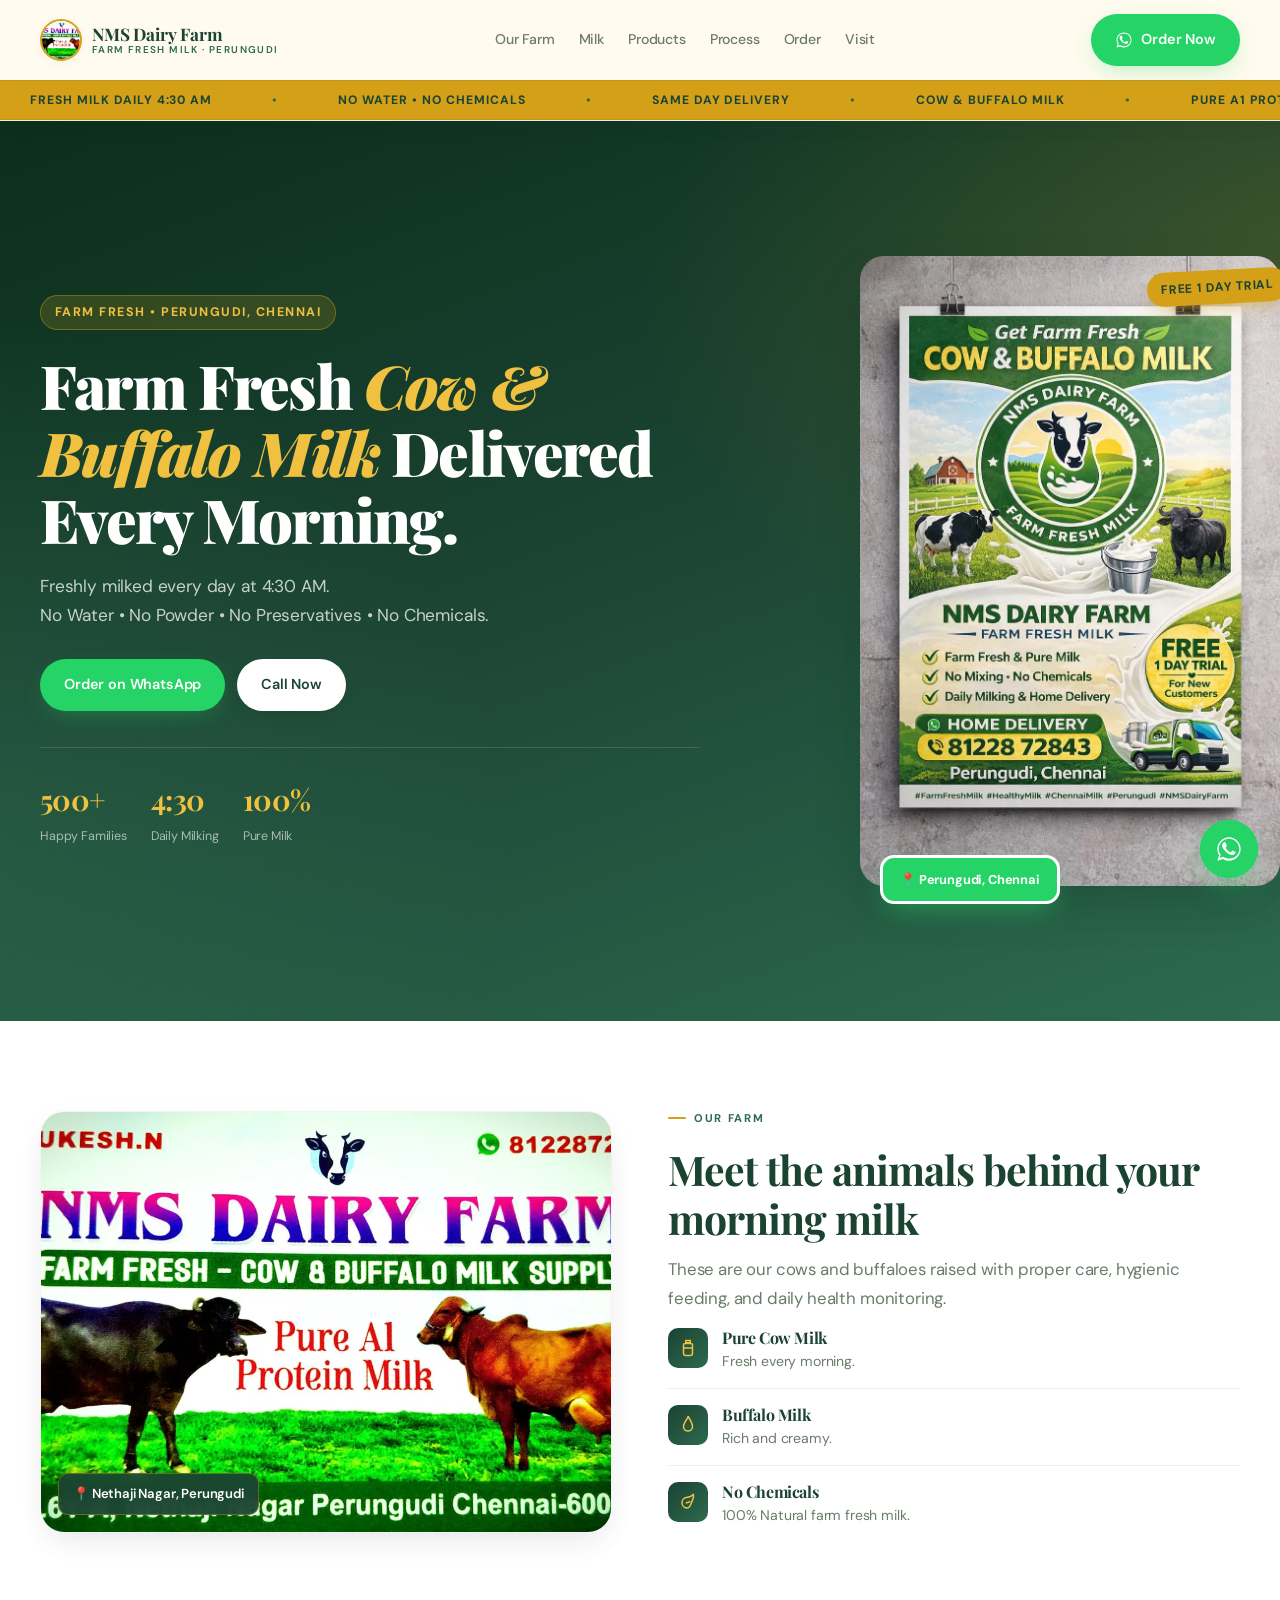
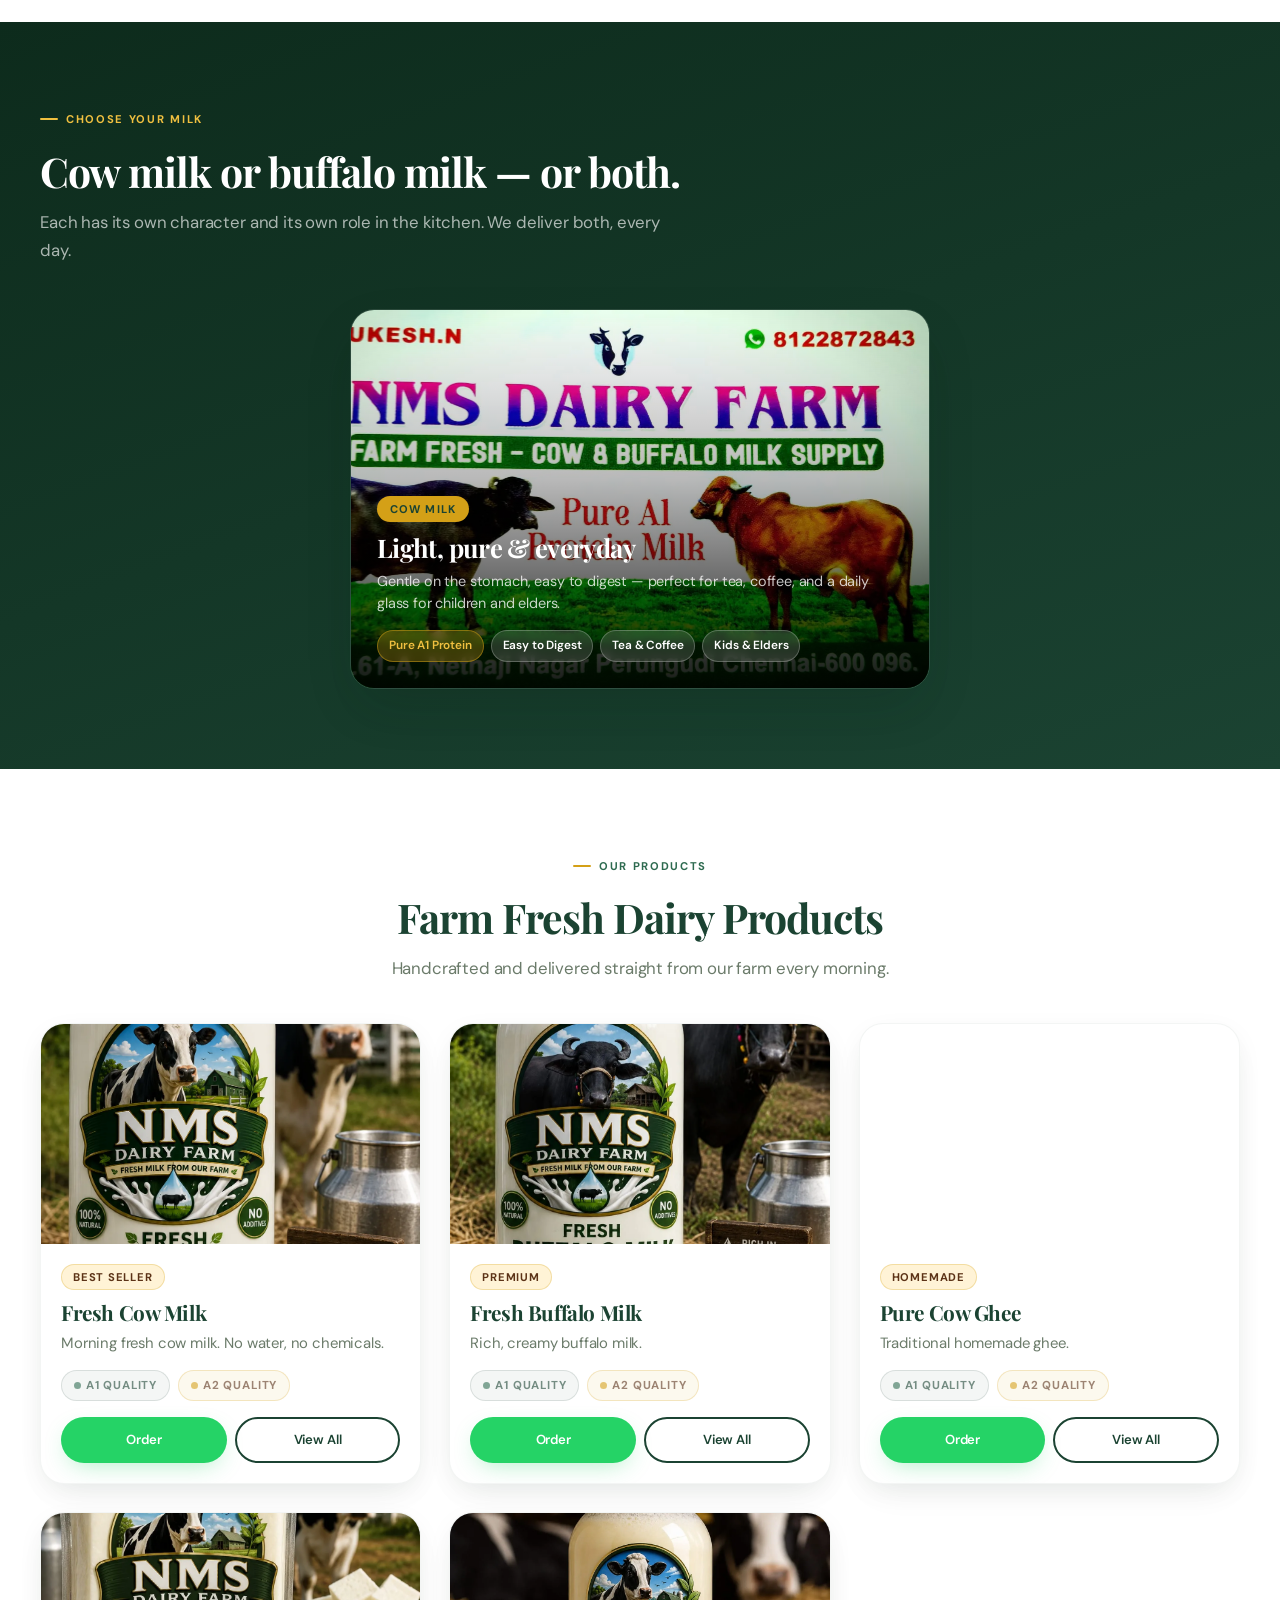
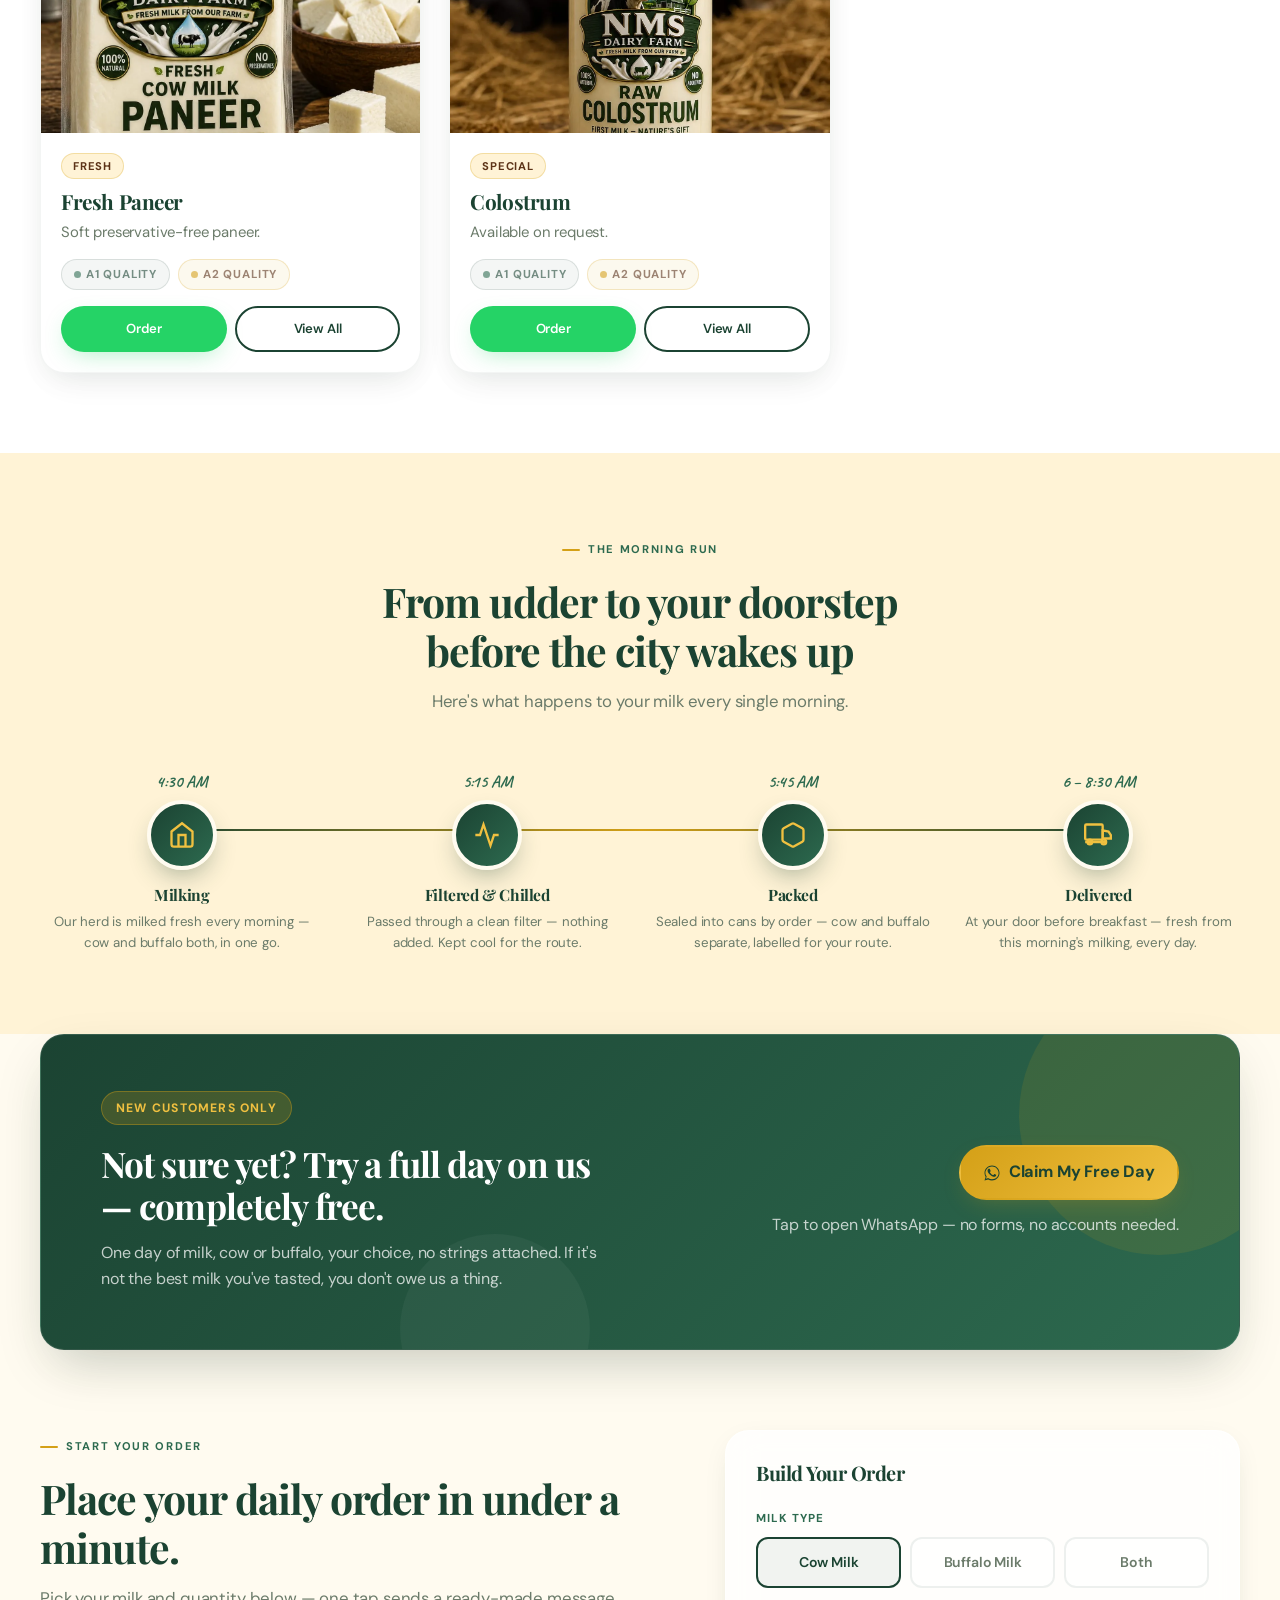
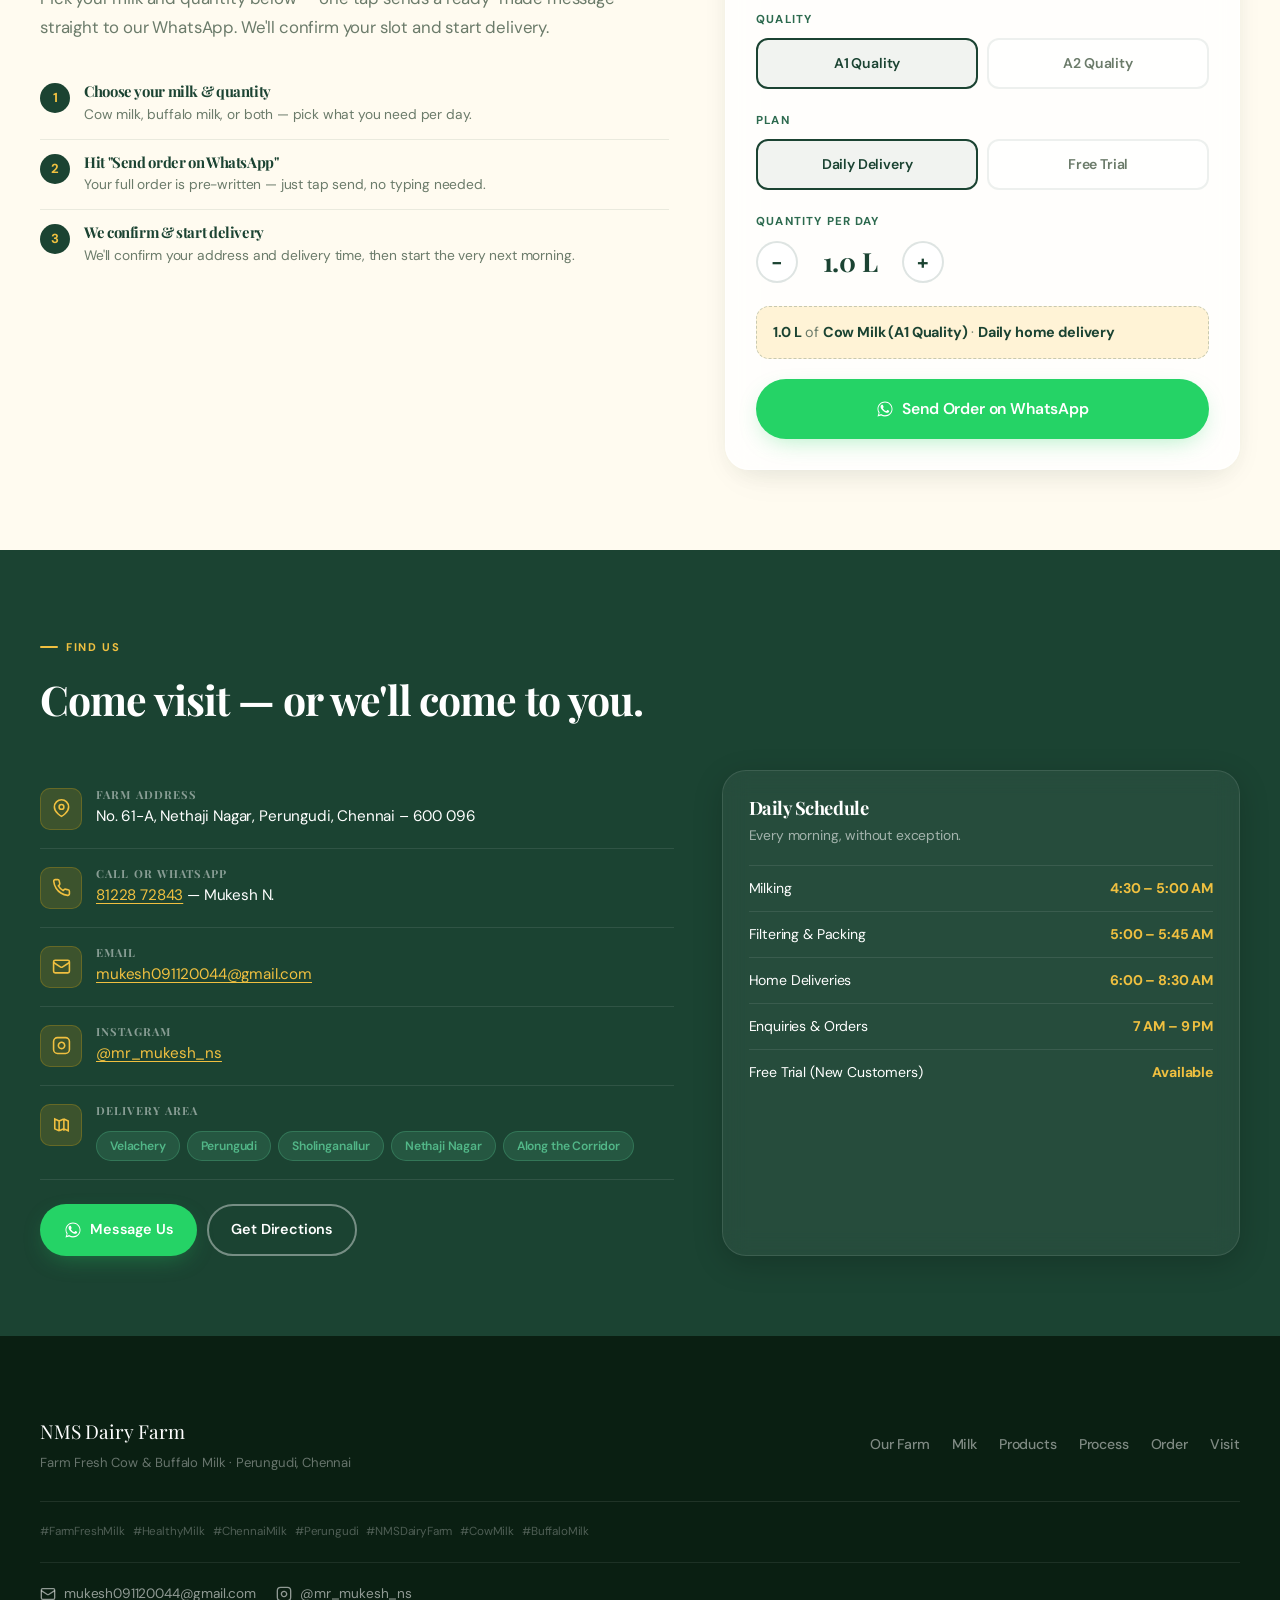
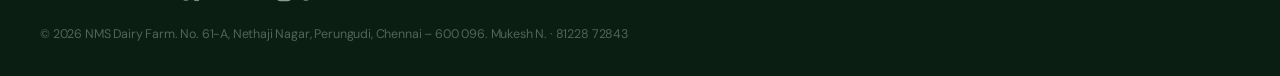
==== index.html @ 4a1b4863 "Initial commit of NMS-Dairy-Farm website" ====
<!DOCTYPE html>
<html lang="en">

<head>
  <meta name="google-site-verification" content="FIwdEo8dIdttKMompDkvit5PTXpS1z3GjPGA3_YH7To" />
  <meta charset="UTF-8">
  <meta name="viewport" content="width=device-width, initial-scale=1.0">
  <title>NMS Dairy Farm | Farm Fresh Cow &amp; Buffalo Milk</title>
  <meta name="description"
    content="Pure cow and buffalo milk, milked at 4:30 AM and delivered to your door in Perungudi, Velachery, Sholinganallur. No mixing, no chemicals.">
  <meta name="keywords"
    content="NMS Dairy Farm, fresh milk Chennai, cow milk Perungudi, buffalo milk Velachery, organic ghee, homemade paneer, daily milk delivery Chennai, A1 milk Chennai, A2 milk Chennai">
  <meta name="robots" content="index, follow">
  <meta name="theme-color" content="#1B4332">
  <link rel="canonical" href="https://nmsdairyfarm.com/">

  <!-- Open Graph / Facebook -->
  <meta property="og:type" content="website">
  <meta property="og:url" content="https://nmsdairyfarm.com/">
  <meta property="og:title" content="NMS Dairy Farm | Farm Fresh Cow &amp; Buffalo Milk">
  <meta property="og:description"
    content="Pure cow and buffalo milk, milked at 4:30 AM and delivered to your door in Perungudi, Velachery, Sholinganallur. No mixing, no chemicals.">
  <meta property="og:image" content="https://nmsdairyfarm.com/img/one.webp">
  <meta property="og:site_name" content="NMS Dairy Farm">

  <!-- Twitter -->
  <meta name="twitter:card" content="summary_large_image">
  <meta name="twitter:url" content="https://nmsdairyfarm.com/">
  <meta name="twitter:title" content="NMS Dairy Farm | Farm Fresh Cow &amp; Buffalo Milk">
  <meta name="twitter:description"
    content="Pure cow and buffalo milk, milked at 4:30 AM and delivered to your door in Perungudi, Velachery, Sholinganallur. No mixing, no chemicals.">
  <meta name="twitter:image" content="https://nmsdairyfarm.com/img/one.webp">

  <!-- Favicon -->
  <link rel="icon" type="image/webp" href="img/logo.webp">
  <link rel="apple-touch-icon" href="img/logo.webp">

  <!-- Preload critical LCP assets -->
  <link rel="preload" as="image" href="img/one.webp" type="image/webp">
  <link rel="preload" as="image" href="img/two.webp" type="image/webp">

  <link rel="preconnect" href="https://fonts.googleapis.com">
  <link rel="preconnect" href="https://fonts.gstatic.com" crossorigin>
  <link
    href="https://fonts.googleapis.com/css2?family=Playfair+Display:ital,wght@0,700;0,900;1,700&family=DM+Sans:wght@400;500;600;700&family=Caveat:wght@700&display=swap"
    rel="stylesheet">
  <link rel="stylesheet" href="style.css">
</head>

<body>

  <!-- ── HEADER ── -->
  <header>
    <div class="nav">
      <a href="#home" class="brand">
        <div class="brand-logo">
          <img src="img/two.webp" alt="NMS Dairy Farm logo" width="42" height="42" decoding="async">
        </div>
        <div class="brand-name">NMS Dairy Farm<span>Farm Fresh Milk · Perungudi</span></div>
      </a>
      <nav class="nav-links" aria-label="Main navigation">
        <a href="#showcase">Our Farm</a>
        <a href="#animals">Milk</a>
        <a href="products.html">Products</a>
        <a href="#process">Process</a>
        <a href="#order">Order</a>
        <a href="#visit">Visit</a>
      </nav>
      <a class="btn btn-wa nav-wa" id="navWa" href="#" target="_blank" rel="noopener" aria-label="Order on WhatsApp">
        <svg viewBox="0 0 24 24" fill="currentColor" aria-hidden="true">
          <path
            d="M17.5 14.4c-.3-.1-1.7-.8-2-1-.3-.1-.5-.1-.7.1-.2.3-.8 1-.9 1.1-.2.2-.3.2-.6.1-.3-.1-1.2-.5-2.4-1.5-.9-.8-1.5-1.8-1.6-2.1-.2-.3 0-.5.1-.6.1-.1.3-.3.4-.5.1-.1.2-.3.3-.4.1-.2 0-.4 0-.5 0-.1-.7-1.7-.9-2.3-.3-.6-.5-.5-.7-.5h-.6c-.2 0-.5.1-.8.4-.3.3-1 1-1 2.4s1 2.8 1.2 3c.1.2 2 3 4.8 4.3.7.3 1.2.5 1.6.6.7.2 1.3.2 1.8.1.5-.1 1.7-.7 1.9-1.4.2-.7.2-1.3.2-1.4-.1-.2-.3-.2-.6-.4Z" />
          <path
            d="M12 2C6.5 2 2 6.5 2 12c0 1.9.5 3.7 1.5 5.3L2 22l4.8-1.5C8.3 21.5 10.1 22 12 22c5.5 0 10-4.5 10-10S17.5 2 12 2Zm0 18.2c-1.7 0-3.3-.5-4.7-1.3l-.3-.2-3.1 1 1-3-.2-.3C3.7 15 3.2 13.5 3.2 12 3.2 7.1 7.1 3.2 12 3.2S20.8 7.1 20.8 12 16.9 20.2 12 20.2Z" />
        </svg>
        Order Now
      </a>
      <button class="hamburger" id="menuOpen" aria-label="Open menu" aria-expanded="false" aria-controls="mobileNav">
        <svg viewBox="0 0 24 24" fill="none" stroke="currentColor" stroke-width="2" aria-hidden="true">
          <path d="M3 6h18M3 12h18M3 18h18" stroke-linecap="round" />
        </svg>
      </button>
    </div>
    <!-- ticker -->
    <div class="ticker-wrap" aria-hidden="true">
      <div class="ticker-track">
        <div class="ticker-item">Fresh Milk Daily 4:30 AM</div>
        <div class="ticker-item">No Water • No Chemicals</div>
        <div class="ticker-item">Same Day Delivery</div>
        <div class="ticker-item">Cow &amp; Buffalo Milk</div>
        <div class="ticker-item">Pure A1 Protein Milk</div>
        <div class="ticker-item">Serving Perungudi, Velachery, Thoraipakkam &amp; Sholinganallur</div>
        <!-- duplicate for seamless loop -->
        <div class="ticker-item">Fresh Milk Daily 4:30 AM</div>
        <div class="ticker-item">No Water • No Chemicals</div>
        <div class="ticker-item">Same Day Delivery</div>
        <div class="ticker-item">Cow &amp; Buffalo Milk</div>
        <div class="ticker-item">Pure A1 Protein Milk</div>
        <div class="ticker-item">Serving Perungudi, Velachery, Thoraipakkam &amp; Sholinganallur</div>
      </div>
    </div>
  </header>

  <!-- MOBILE NAV -->
  <div class="mobile-nav" id="mobileNav" role="dialog" aria-modal="true" aria-label="Mobile navigation">
    <button class="close" id="menuClose" aria-label="Close menu">
      <svg viewBox="0 0 24 24" fill="none" stroke="currentColor" stroke-width="2" aria-hidden="true">
        <path d="M6 6l12 12M18 6L6 18" stroke-linecap="round" />
      </svg>
    </button>
    <a href="#showcase">Our Farm</a>
    <a href="#animals">Milk</a>
    <a href="products.html">Products</a>
    <a href="#process">Process</a>
    <a href="#order">Order</a>
    <a href="#visit">Visit</a>
  </div>

  <main>
    <!-- ── HERO ── -->
    <section class="hero" id="home">
      <div class="hero-bg"></div>
      <div class="hero-particles" id="particles" aria-hidden="true"></div>
      <div class="hero-grid">
        <!-- LEFT -->
        <div class="hero-content">
          <div class="hero-eyebrow">Farm Fresh • Perungudi, Chennai</div>
          <h1>Farm Fresh <em>Cow &amp; Buffalo Milk</em> Delivered Every Morning.</h1>
          <p class="hero-sub">Freshly milked every day at 4:30 AM.<br>No Water • No Powder • No Preservatives • No
            Chemicals.</p>
          <div class="hero-cta">
            <a class="btn btn-wa" id="heroWa" href="#" target="_blank" rel="noopener">Order on WhatsApp</a>
            <a class="btn btn-white" href="tel:+918122872843">Call Now</a>
          </div>
          <div class="hero-stats">
            <div class="hero-stat">
              <div class="num">500+</div>
              <div class="lbl">Happy Families</div>
            </div>
            <div class="hero-stat">
              <div class="num">4:30</div>
              <div class="lbl">Daily Milking</div>
            </div>
            <div class="hero-stat">
              <div class="num">100%</div>
              <div class="lbl">Pure Milk</div>
            </div>
          </div>
        </div>
        <!-- RIGHT -->
        <div class="poster-wrap">
          <div class="poster-frame">
            <img src="img/one.webp" alt="NMS Dairy Farm fresh milk" width="420" height="560" fetchpriority="high">
            <div class="poster-tag">FREE 1 DAY TRIAL</div>
            <div class="poster-badge">📍 Perungudi, Chennai</div>
          </div>
        </div>
      </div>
    </section>

    <!-- ── SHOWCASE ── -->
    <section class="showcase section" id="showcase">
      <div class="section-inner">
        <div class="showcase-grid">
          <div class="showcase-img-wrap reveal">
            <div class="showcase-img">
              <img src="img/two.webp" alt="NMS Dairy Farm cows at Perungudi" loading="lazy" width="600" height="420"
                decoding="async">
              <div class="img-label">📍 Nethaji Nagar, Perungudi</div>
            </div>
          </div>
          <div class="reveal">
            <span class="label">Our Farm</span>
            <div class="section-head">
              <h2>Meet the animals behind your morning milk</h2>
              <p>These are our cows and buffaloes raised with proper care, hygienic feeding, and daily health
                monitoring.
              </p>
            </div>
            <div>
              <div class="showcase-point">
                <div class="point-icon">
                  <svg viewBox="0 0 24 24" fill="none" stroke="currentColor" stroke-width="2" width="20" height="20"
                    aria-hidden="true">
                    <path d="M9 2h6v3H9zM6 8a2 2 0 0 1 2-2h8a2 2 0 0 1 2 2v11a3 3 0 0 1-3 3H9a3 3 0 0 1-3-3V8z" />
                    <path d="M6 12h12" />
                  </svg>
                </div>
                <div class="point-text">
                  <h3>Pure Cow Milk</h3>
                  <p>Fresh every morning.</p>
                </div>
              </div>
              <div class="showcase-point">
                <div class="point-icon">
                  <svg viewBox="0 0 24 24" fill="none" stroke="currentColor" stroke-width="2" width="20" height="20"
                    aria-hidden="true">
                    <path d="M12 2C12 2 6 10 6 14a6 6 0 0 0 12 0c0-4-6-14-6-14z" />
                  </svg>
                </div>
                <div class="point-text">
                  <h3>Buffalo Milk</h3>
                  <p>Rich and creamy.</p>
                </div>
              </div>
              <div class="showcase-point">
                <div class="point-icon">
                  <svg viewBox="0 0 24 24" fill="none" stroke="currentColor" stroke-width="2" width="20" height="20"
                    aria-hidden="true">
                    <path d="M11 20A7 7 0 0 1 9.8 6.1C15.5 5 17 4.48 19 2c1 2 0.2 5-1.5 8.5C16 13.9 14.9 20 11 20z" />
                    <path d="M9 13.5c2-1 4.5-1 6-2.5" />
                  </svg>
                </div>
                <div class="point-text">
                  <h3>No Chemicals</h3>
                  <p>100% Natural farm fresh milk.</p>
                </div>
              </div>
            </div>
          </div>
        </div>
      </div>
    </section>

    <!-- ── ANIMALS ── -->
    <section class="animals" id="animals">
      <div class="animals-inner">
        <div class="section-head reveal">
          <span class="label">Choose Your Milk</span>
          <h2>Cow milk or buffalo milk — or both.</h2>
          <p>Each has its own character and its own role in the kitchen. We deliver both, every day.</p>
        </div>
        <div class="animal-cards">
          <div class="animal-card reveal">
            <img src="img/two.webp" alt="Cow at NMS Dairy Farm Perungudi" loading="lazy" width="580" height="380"
              style="object-position:right center;" decoding="async">
            <div class="animal-card-overlay"></div>
            <div class="animal-card-content">
              <span class="animal-card-tag">Cow Milk</span>
              <h3>Light, pure &amp; everyday</h3>
              <p>Gentle on the stomach, easy to digest — perfect for tea, coffee, and a daily glass for children and
                elders.</p>
              <div class="benefits">
                <span class="benefit gold">Pure A1 Protein</span>
                <span class="benefit">Easy to Digest</span>
                <span class="benefit">Tea &amp; Coffee</span>
                <span class="benefit">Kids &amp; Elders</span>
              </div>
            </div>
          </div>
        </div>
      </div>
    </section>

    <!-- ── PRODUCTS SECTION ── -->
    <section class="section" id="products-homepage" style="background:#fff;">
      <div class="section-inner">
        <div class="section-head reveal text-center" style="max-width:580px;margin:0 auto 40px;">
          <span class="label" style="justify-content:center;">Our Products</span>
          <h2>Farm Fresh Dairy Products</h2>
          <p style="margin:12px auto 0;">Handcrafted and delivered straight from our farm every morning.</p>
        </div>
        <div class="grid">
          <!-- Cow Milk -->
          <div class="card reveal">
            <img src="img/cow milk.webp" alt="Fresh Cow Milk" loading="lazy" width="400" height="220" decoding="async">
            <div class="content">
              <span class="tag">Best Seller</span>
              <h3>Fresh Cow Milk</h3>
              <p>Morning fresh cow milk. No water, no chemicals.</p>
              <div class="quality-badges">
                <span class="quality-badge a1">A1 Quality</span>
                <span class="quality-badge a2">A2 Quality</span>
              </div>
              <div class="card-actions">
                <a class="btn btn-wa"
                  href="https://wa.me/918122872843?text=Hi%20NMS%20Dairy%20Farm!%20I'd%20like%20to%20order%20Fresh%20Cow%20Milk%20%5BPlease%20specify%20A1%20or%20A2%20Quality%5D."
                  target="_blank" rel="noopener">Order</a>
                <a class="btn btn-outline" href="products.html">View All</a>
              </div>
            </div>
          </div>
          <!-- Buffalo Milk -->
          <div class="card reveal">
            <img src="img/bmilk.webp" alt="Fresh Buffalo Milk" loading="lazy" width="400" height="220" decoding="async">
            <div class="content">
              <span class="tag">Premium</span>
              <h3>Fresh Buffalo Milk</h3>
              <p>Rich, creamy buffalo milk.</p>
              <div class="quality-badges">
                <span class="quality-badge a1">A1 Quality</span>
                <span class="quality-badge a2">A2 Quality</span>
              </div>
              <div class="card-actions">
                <a class="btn btn-wa"
                  href="https://wa.me/918122872843?text=Hi%20NMS%20Dairy%20Farm!%20I'd%20like%20to%20order%20Fresh%20Buffalo%20Milk%20%5BPlease%20specify%20A1%20or%20A2%20Quality%5D."
                  target="_blank" rel="noopener">Order</a>
                <a class="btn btn-outline" href="products.html">View All</a>
              </div>
            </div>
          </div>
          <!-- Ghee -->
          <div class="card reveal">
            <img src="img/ghee.webp" alt="Pure Cow Ghee" loading="lazy" width="400" height="220" decoding="async">
            <div class="content">
              <span class="tag">Homemade</span>
              <h3>Pure Cow Ghee</h3>
              <p>Traditional homemade ghee.</p>
              <div class="quality-badges">
                <span class="quality-badge a1">A1 Quality</span>
                <span class="quality-badge a2">A2 Quality</span>
              </div>
              <div class="card-actions">
                <a class="btn btn-wa"
                  href="https://wa.me/918122872843?text=Hi%20NMS%20Dairy%20Farm!%20I'd%20like%20to%20order%20Pure%20Cow%20Ghee."
                  target="_blank" rel="noopener">Order</a>
                <a class="btn btn-outline" href="products.html">View All</a>
              </div>
            </div>
          </div>
          <!-- Paneer -->
          <div class="card reveal">
            <img src="img/panneer.webp" alt="Fresh Paneer" loading="lazy" width="400" height="220" decoding="async">
            <div class="content">
              <span class="tag">Fresh</span>
              <h3>Fresh Paneer</h3>
              <p>Soft preservative-free paneer.</p>
              <div class="quality-badges">
                <span class="quality-badge a1">A1 Quality</span>
                <span class="quality-badge a2">A2 Quality</span>
              </div>
              <div class="card-actions">
                <a class="btn btn-wa"
                  href="https://wa.me/918122872843?text=Hi%20NMS%20Dairy%20Farm!%20I'd%20like%20to%20order%20Fresh%20Paneer."
                  target="_blank" rel="noopener">Order</a>
                <a class="btn btn-outline" href="products.html">View All</a>
              </div>
            </div>
          </div>
          <!-- Colostrum -->
          <div class="card reveal">
            <img src="img/colostrum.webp" alt="Colostrum" loading="lazy" width="400" height="220" decoding="async">
            <div class="content">
              <span class="tag">Special</span>
              <h3>Colostrum</h3>
              <p>Available on request.</p>
              <div class="quality-badges">
                <span class="quality-badge a1">A1 Quality</span>
                <span class="quality-badge a2">A2 Quality</span>
              </div>
              <div class="card-actions">
                <a class="btn btn-wa"
                  href="https://wa.me/918122872843?text=Hi%20NMS%20Dairy%20Farm!%20I'd%20like%20to%20order%20Colostrum."
                  target="_blank" rel="noopener">Order</a>
                <a class="btn btn-outline" href="products.html">View All</a>
              </div>
            </div>
          </div>
        </div>
      </div>
    </section>

    <!-- ── PROCESS ── -->
    <section class="section process" id="process">
      <div class="section-inner">
        <div class="section-head reveal text-center" style="max-width:580px;margin:0 auto;">
          <span class="label" style="justify-content:center;">The Morning Run</span>
          <h2 style="text-align:center;">From udder to your doorstep before the city wakes up</h2>
          <p style="text-align:center;margin:12px auto 0;">Here's what happens to your milk every single morning.</p>
        </div>
        <div class="process-steps">
          <div class="process-step reveal">
            <div class="step-time">4:30 AM</div>
            <div class="step-circle"><svg viewBox="0 0 24 24" fill="none" stroke="currentColor" stroke-width="2"
                aria-hidden="true">
                <path d="M3 9l9-7 9 7v11a2 2 0 0 1-2 2H5a2 2 0 0 1-2-2z" />
                <polyline points="9 22 9 12 15 12 15 22" />
              </svg></div>
            <h3>Milking</h3>
            <p>Our herd is milked fresh every morning — cow and buffalo both, in one go.</p>
          </div>
          <div class="process-step reveal">
            <div class="step-time">5:15 AM</div>
            <div class="step-circle"><svg viewBox="0 0 24 24" fill="none" stroke="currentColor" stroke-width="2"
                aria-hidden="true">
                <path d="M22 12h-4l-3 9L9 3l-3 9H2" />
              </svg></div>
            <h3>Filtered &amp; Chilled</h3>
            <p>Passed through a clean filter — nothing added. Kept cool for the route.</p>
          </div>
          <div class="process-step reveal">
            <div class="step-time">5:45 AM</div>
            <div class="step-circle"><svg viewBox="0 0 24 24" fill="none" stroke="currentColor" stroke-width="2"
                aria-hidden="true">
                <path
                  d="M21 16V8a2 2 0 0 0-1-1.73l-7-4a2 2 0 0 0-2 0l-7 4A2 2 0 0 0 3 8v8a2 2 0 0 0 1 1.73l7 4a2 2 0 0 0 2 0l7-4A2 2 0 0 0 21 16z" />
              </svg></div>
            <h3>Packed</h3>
            <p>Sealed into cans by order — cow and buffalo separate, labelled for your route.</p>
          </div>
          <div class="process-step reveal">
            <div class="step-time">6 – 8:30 AM</div>
            <div class="step-circle"><svg viewBox="0 0 24 24" fill="none" stroke="currentColor" stroke-width="2"
                aria-hidden="true">
                <rect x="1" y="3" width="15" height="13" rx="1" />
                <path d="m16 8 5 1 2 3v3h-7V8ZM1 18h18" />
                <circle cx="5" cy="18" r="2" />
                <circle cx="17" cy="18" r="2" />
              </svg></div>
            <h3>Delivered</h3>
            <p>At your door before breakfast — fresh from this morning's milking, every day.</p>
          </div>
        </div>
      </div>
    </section>

    <!-- ── TRIAL BANNER ── -->
    <div class="trial-wrap">
      <div class="trial reveal">
        <div>
          <div class="trial-badge">New Customers Only</div>
          <h2>Not sure yet? Try a full day on us — completely free.</h2>
          <p>One day of milk, cow or buffalo, your choice, no strings attached. If it's not the best milk you've tasted,
            you don't owe us a thing.</p>
        </div>
        <div class="trial-cta">
          <a class="btn btn-gold" id="trialWa" href="#" target="_blank" rel="noopener" style="font-size:1.02rem;">
            <svg viewBox="0 0 24 24" fill="currentColor" aria-hidden="true">
              <path
                d="M17.5 14.4c-.3-.1-1.7-.8-2-1-.3-.1-.5-.1-.7.1-.2.3-.8 1-.9 1.1-.2.2-.3.2-.6.1-.3-.1-1.2-.5-2.4-1.5-.9-.8-1.5-1.8-1.6-2.1-.2-.3 0-.5.1-.6.1-.1.3-.3.4-.5.1-.1.2-.3.3-.4.1-.2 0-.4 0-.5 0-.1-.7-1.7-.9-2.3-.3-.6-.5-.5-.7-.5h-.6c-.2 0-.5.1-.8.4-.3.3-1 1-1 2.4s1 2.8 1.2 3c.1.2 2 3 4.8 4.3.7.3 1.2.5 1.6.6.7.2 1.3.2 1.8.1.5-.1 1.7-.7 1.9-1.4.2-.7.2-1.3.2-1.4-.1-.2-.3-.2-.6-.4Z" />
              <path
                d="M12 2C6.5 2 2 6.5 2 12c0 1.9.5 3.7 1.5 5.3L2 22l4.8-1.5C8.3 21.5 10.1 22 12 22c5.5 0 10-4.5 10-10S17.5 2 12 2Zm0 18.2c-1.7 0-3.3-.5-4.7-1.3l-.3-.2-3.1 1 1-3-.2-.3C3.7 15 3.2 13.5 3.2 12 3.2 7.1 7.1 3.2 12 3.2S20.8 7.1 20.8 12 16.9 20.2 12 20.2Z" />
            </svg>
            Claim My Free Day
          </a>
          <p class="trial-note">Tap to open WhatsApp — no forms, no accounts needed.</p>
        </div>
      </div>
    </div>

    <!-- ── ORDER ── -->
    <section class="section order" id="order" style="padding-top:0;">
      <div class="section-inner">
        <div class="order-grid">
          <div class="reveal">
            <span class="label">Start Your Order</span>
            <div class="section-head">
              <h2>Place your daily order in under a minute.</h2>
              <p>Pick your milk and quantity below — one tap sends a ready-made message straight to our WhatsApp. We'll
                confirm your slot and start delivery.</p>
            </div>
            <div class="order-steps-list">
              <div class="order-step-item">
                <span class="step-num">1</span>
                <div>
                  <h3>Choose your milk &amp; quantity</h3>
                  <p>Cow milk, buffalo milk, or both — pick what you need per day.</p>
                </div>
              </div>
              <div class="order-step-item">
                <span class="step-num">2</span>
                <div>
                  <h3>Hit "Send order on WhatsApp"</h3>
                  <p>Your full order is pre-written — just tap send, no typing needed.</p>
                </div>
              </div>
              <div class="order-step-item">
                <span class="step-num">3</span>
                <div>
                  <h3>We confirm &amp; start delivery</h3>
                  <p>We'll confirm your address and delivery time, then start the very next morning.</p>
                </div>
              </div>
            </div>
          </div>
          <div class="order-builder reveal">
            <h3 class="builder-title">Build Your Order</h3>
            <span class="field-label">Milk type</span>
            <div class="choice-wrap" id="milkChoice">
              <label class="choice active"><input type="radio" name="mt" value="Cow Milk" checked class="sr-only"> Cow
                Milk</label>
              <label class="choice"><input type="radio" name="mt" value="Buffalo Milk" class="sr-only"> Buffalo
                Milk</label>
              <label class="choice"><input type="radio" name="mt" value="Both Cow &amp; Buffalo Milk" class="sr-only">
                Both</label>
            </div>
            <span class="field-label">Quality</span>
            <div class="choice-wrap" id="qualityChoice">
              <label class="choice active"><input type="radio" name="quality" value="A1 Quality" checked
                  class="sr-only"> A1 Quality</label>
              <label class="choice"><input type="radio" name="quality" value="A2 Quality" class="sr-only"> A2
                Quality</label>
            </div>
            <span class="field-label">Plan</span>
            <div class="choice-wrap" id="planChoice">
              <label class="choice active"><input type="radio" name="plan" value="Daily home delivery" checked
                  class="sr-only">
                Daily Delivery</label>
              <label class="choice"><input type="radio" name="plan" value="Free 1-day trial" class="sr-only"> Free
                Trial</label>
            </div>
            <span class="field-label">Quantity per day</span>
            <div class="qty-wrap">
              <button class="qty-btn" id="qtyMinus" aria-label="Decrease quantity">−</button>
              <span class="qty-display" id="qtyVal">1.0 L</span>
              <button class="qty-btn" id="qtyPlus" aria-label="Increase quantity">+</button>
            </div>
            <div class="order-preview" id="orderPreview">
              <strong>1.0 L</strong> of <strong>Cow Milk</strong> · <strong>Daily home delivery</strong>
            </div>
            <a class="btn btn-wa" id="orderWa" href="#" target="_blank" rel="noopener">
              <svg viewBox="0 0 24 24" fill="currentColor" aria-hidden="true">
                <path
                  d="M17.5 14.4c-.3-.1-1.7-.8-2-1-.3-.1-.5-.1-.7.1-.2.3-.8 1-.9 1.1-.2.2-.3.2-.6.1-.3-.1-1.2-.5-2.4-1.5-.9-.8-1.5-1.8-1.6-2.1-.2-.3 0-.5.1-.6.1-.1.3-.3.4-.5.1-.1.2-.3.3-.4.1-.2 0-.4 0-.5 0-.1-.7-1.7-.9-2.3-.3-.6-.5-.5-.7-.5h-.6c-.2 0-.5.1-.8.4-.3.3-1 1-1 2.4s1 2.8 1.2 3c.1.2 2 3 4.8 4.3.7.3 1.2.5 1.6.6.7.2 1.3.2 1.8.1.5-.1 1.7-.7 1.9-1.4.2-.7.2-1.3.2-1.4-.1-.2-.3-.2-.6-.4Z" />
                <path
                  d="M12 2C6.5 2 2 6.5 2 12c0 1.9.5 3.7 1.5 5.3L2 22l4.8-1.5C8.3 21.5 10.1 22 12 22c5.5 0 10-4.5 10-10S17.5 2 12 2Zm0 18.2c-1.7 0-3.3-.5-4.7-1.3l-.3-.2-3.1 1 1-3-.2-.3C3.7 15 3.2 13.5 3.2 12 3.2 7.1 7.1 3.2 12 3.2S20.8 7.1 20.8 12 16.9 20.2 12 20.2Z" />
              </svg>
              Send Order on WhatsApp
            </a>
          </div>
        </div>
      </div>
    </section>

    <!-- ── VISIT ── -->
    <section class="section visit" id="visit">
      <div class="section-inner">
        <div class="reveal">
          <span class="label">Find Us</span>
          <h2 style="color:#fff;font-size:clamp(1.7rem,3.2vw,2.6rem);margin-top:6px;">Come visit — or we'll come to you.
          </h2>
        </div>
        <div class="visit-grid">
          <div class="reveal">
            <div class="info-item">
              <div class="info-icon"><svg viewBox="0 0 24 24" fill="none" stroke="currentColor" stroke-width="2"
                  aria-hidden="true">
                  <path d="M21 10c0 7-9 12-9 12s-9-5-9-12a9 9 0 0 1 18 0Z" />
                  <circle cx="12" cy="10" r="3" />
                </svg></div>
              <div>
                <h3>Farm Address</h3>
                <p>No. 61-A, Nethaji Nagar, Perungudi, Chennai – 600 096</p>
              </div>
            </div>
            <div class="info-item">
              <div class="info-icon"><svg viewBox="0 0 24 24" fill="none" stroke="currentColor" stroke-width="2"
                  aria-hidden="true">
                  <path
                    d="M22 16.9v3a2 2 0 0 1-2.2 2 19.8 19.8 0 0 1-8.6-3 19.5 19.5 0 0 1-6-6 19.8 19.8 0 0 1-3-8.7A2 2 0 0 1 4.1 2h3a2 2 0 0 1 2 1.7c.1 1 .4 2 .7 2.9a2 2 0 0 1-.5 2.1L8.1 9.9a16 16 0 0 0 6 6l1.2-1.2a2 2 0 0 1 2.1-.5c.9.3 1.9.6 2.9.7a2 2 0 0 1 1.7 2.1Z" />
                </svg></div>
              <div>
                <h3>Call or WhatsApp</h3>
                <p><a href="tel:+918122872843">81228 72843</a> — Mukesh N.</p>
              </div>
            </div>
            <div class="info-item">
              <div class="info-icon"><svg viewBox="0 0 24 24" fill="none" stroke="currentColor" stroke-width="2"
                  aria-hidden="true">
                  <rect width="20" height="16" x="2" y="4" rx="2" />
                  <path d="m22 7-8.97 5.7a1.94 1.94 0 0 1-2.06 0L2 7" />
                </svg></div>
              <div>
                <h3>Email</h3>
                <p><a href="mailto:mukesh091120044@gmail.com">mukesh091120044@gmail.com</a></p>
              </div>
            </div>
            <div class="info-item">
              <div class="info-icon"><svg viewBox="0 0 24 24" fill="none" stroke="currentColor" stroke-width="2"
                  aria-hidden="true">
                  <rect width="20" height="20" x="2" y="2" rx="5" ry="5" />
                  <path d="M16 11.37A4 4 0 1 1 12.63 8 4 4 0 0 1 16 11.37z" />
                  <line x1="17.5" x2="17.51" y1="6.5" y2="6.5" />
                </svg></div>
              <div>
                <h3>Instagram</h3>
                <p><a href="https://instagram.com/mr_mukesh_ns" target="_blank" rel="noopener">@mr_mukesh_ns</a></p>
              </div>
            </div>
            <div class="info-item">
              <div class="info-icon"><svg viewBox="0 0 24 24" fill="none" stroke="currentColor" stroke-width="2"
                  aria-hidden="true">
                  <path d="M9 20l-5.5-2.5V5L9 7.5m0 12.5 6-2.5m-6 2.5V7.5m6 10 5.5 2.5V7.5L15 5m0 15V5m0 0L9 7.5" />
                </svg></div>
              <div>
                <h3>Delivery Area</h3>
                <div class="area-pills">
                  <span class="area-pill">Velachery</span>
                  <span class="area-pill">Perungudi</span>
                  <span class="area-pill">Sholinganallur</span>
                  <span class="area-pill">Nethaji Nagar</span>
                  <span class="area-pill">Along the Corridor</span>
                </div>
              </div>
            </div>
            <div class="visit-actions">
              <a class="btn btn-wa" id="visitWa" href="#" target="_blank" rel="noopener">
                <svg viewBox="0 0 24 24" fill="currentColor" aria-hidden="true">
                  <path
                    d="M17.5 14.4c-.3-.1-1.7-.8-2-1-.3-.1-.5-.1-.7.1-.2.3-.8 1-.9 1.1-.2.2-.3.2-.6.1-.3-.1-1.2-.5-2.4-1.5-.9-.8-1.5-1.8-1.6-2.1-.2-.3 0-.5.1-.6.1-.1.3-.3.4-.5.1-.1.2-.3.3-.4.1-.2 0-.4 0-.5 0-.1-.7-1.7-.9-2.3-.3-.6-.5-.5-.7-.5h-.6c-.2 0-.5.1-.8.4-.3.3-1 1-1 2.4s1 2.8 1.2 3c.1.2 2 3 4.8 4.3.7.3 1.2.5 1.6.6.7.2 1.3.2 1.8.1.5-.1 1.7-.7 1.9-1.4.2-.7.2-1.3.2-1.4-.1-.2-.3-.2-.6-.4Z" />
                  <path
                    d="M12 2C6.5 2 2 6.5 2 12c0 1.9.5 3.7 1.5 5.3L2 22l4.8-1.5C8.3 21.5 10.1 22 12 22c5.5 0 10-4.5 10-10S17.5 2 12 2Zm0 18.2c-1.7 0-3.3-.5-4.7-1.3l-.3-.2-3.1 1 1-3-.2-.3C3.7 15 3.2 13.5 3.2 12 3.2 7.1 7.1 3.2 12 3.2S20.8 7.1 20.8 12 16.9 20.2 12 20.2Z" />
                </svg>
                Message Us
              </a>
              <a class="btn btn-outline" style="border-color:rgba(255,255,255,0.4);color:#fff;" id="directionsBtn"
                href="#" target="_blank" rel="noopener">Get Directions</a>
            </div>
          </div>
          <div class="hours-card reveal">
            <h3>Daily Schedule</h3>
            <p>Every morning, without exception.</p>
            <div class="hour-row"><span>Milking</span><span class="time">4:30 – 5:00 AM</span></div>
            <div class="hour-row"><span>Filtering &amp; Packing</span><span class="time">5:00 – 5:45 AM</span></div>
            <div class="hour-row"><span>Home Deliveries</span><span class="time">6:00 – 8:30 AM</span></div>
            <div class="hour-row"><span>Enquiries &amp; Orders</span><span class="time">7 AM – 9 PM</span></div>
            <div class="hour-row"><span>Free Trial (New Customers)</span><span class="time"
                style="color:var(--gold2);">Available</span></div>
          </div>
        </div>
      </div>
    </section>
  </main>

  <!-- ── FOOTER ── -->
  <footer>
    <div class="footer-inner">
      <div class="footer-top">
        <div>
          <div class="footer-brand-name">NMS Dairy Farm</div>
          <p style="color:rgba(255,255,255,0.38);font-size:.82rem;margin-top:4px;">Farm Fresh Cow &amp; Buffalo Milk ·
            Perungudi, Chennai</p>
        </div>
        <nav class="footer-links" aria-label="Footer navigation">
          <a href="#showcase">Our Farm</a>
          <a href="#animals">Milk</a>
          <a href="products.html">Products</a>
          <a href="#process">Process</a>
          <a href="#order">Order</a>
          <a href="#visit">Visit</a>
        </nav>
      </div>
      <div class="footer-tags" style="margin-top:20px;">
        <span>#FarmFreshMilk</span><span>#HealthyMilk</span><span>#ChennaiMilk</span><span>#Perungudi</span><span>#NMSDairyFarm</span><span>#CowMilk</span><span>#BuffaloMilk</span>
      </div>
      <div class="footer-social"
        style="display:flex;gap:20px;align-items:center;margin-top:20px;padding-top:20px;border-top:1px solid rgba(255,255,255,.08);">
        <a href="mailto:mukesh091120044@gmail.com"
          style="display:inline-flex;align-items:center;gap:8px;color:rgba(255,255,255,.55);font-size:.85rem;transition:color .25s;"
          onmouseover="this.style.color='var(--gold2)'" onmouseout="this.style.color='rgba(255,255,255,.55)'">
          <svg width="16" height="16" viewBox="0 0 24 24" fill="none" stroke="currentColor" stroke-width="2"
            aria-hidden="true">
            <rect width="20" height="16" x="2" y="4" rx="2" />
            <path d="m22 7-8.97 5.7a1.94 1.94 0 0 1-2.06 0L2 7" />
          </svg>
          mukesh091120044@gmail.com
        </a>
        <a href="https://instagram.com/mr_mukesh_ns" target="_blank" rel="noopener"
          style="display:inline-flex;align-items:center;gap:8px;color:rgba(255,255,255,.55);font-size:.85rem;transition:color .25s;"
          onmouseover="this.style.color='var(--gold2)'" onmouseout="this.style.color='rgba(255,255,255,.55)'">
          <svg width="16" height="16" viewBox="0 0 24 24" fill="none" stroke="currentColor" stroke-width="2"
            aria-hidden="true">
            <rect width="20" height="20" x="2" y="2" rx="5" ry="5" />
            <path d="M16 11.37A4 4 0 1 1 12.63 8 4 4 0 0 1 16 11.37z" />
            <line x1="17.5" x2="17.51" y1="6.5" y2="6.5" />
          </svg>
          @mr_mukesh_ns
        </a>
      </div>
      <div class="footer-bottom">
        <p>© <span id="yr"></span> NMS Dairy Farm. No. 61-A, Nethaji Nagar, Perungudi, Chennai – 600 096. Mukesh N. ·
          81228 72843</p>
      </div>
    </div>
  </footer>

  <!-- ── FAB ── -->
  <a class="fab" id="fabWa" href="#" target="_blank" rel="noopener" aria-label="Chat on WhatsApp">
    <span class="fab-pulse" aria-hidden="true"></span>
    <svg viewBox="0 0 24 24" fill="currentColor" aria-hidden="true">
      <path
        d="M17.5 14.4c-.3-.1-1.7-.8-2-1-.3-.1-.5-.1-.7.1-.2.3-.8 1-.9 1.1-.2.2-.3.2-.6.1-.3-.1-1.2-.5-2.4-1.5-.9-.8-1.5-1.8-1.6-2.1-.2-.3 0-.5.1-.6.1-.1.3-.3.4-.5.1-.1.2-.3.3-.4.1-.2 0-.4 0-.5 0-.1-.7-1.7-.9-2.3-.3-.6-.5-.5-.7-.5h-.6c-.2 0-.5.1-.8.4-.3.3-1 1-1 2.4s1 2.8 1.2 3c.1.2 2 3 4.8 4.3.7.3 1.2.5 1.6.6.7.2 1.3.2 1.8.1.5-.1 1.7-.7 1.9-1.4.2-.7.2-1.3.2-1.4-.1-.2-.3-.2-.6-.4Z" />
      <path
        d="M12 2C6.5 2 2 6.5 2 12c0 1.9.5 3.7 1.5 5.3L2 22l4.8-1.5C8.3 21.5 10.1 22 12 22c5.5 0 10-4.5 10-10S17.5 2 12 2Zm0 18.2c-1.7 0-3.3-.5-4.7-1.3l-.3-.2-3.1 1 1-3-.2-.3C3.7 15 3.2 13.5 3.2 12 3.2 7.1 7.1 3.2 12 3.2S20.8 7.1 20.8 12 16.9 20.2 12 20.2Z" />
    </svg>
  </a>

  <script>
    (function () {
      'use strict';
      var PHONE = '918122872843';
      function wa(msg) { return 'https://wa.me/' + PHONE + '?text=' + encodeURIComponent(msg); }

      /* Year */
      document.getElementById('yr').textContent = new Date().getFullYear();

      /* WA links */
      document.getElementById('navWa').href = wa("Hi NMS Dairy Farm! I'd like to order farm fresh milk.");
      document.getElementById('heroWa').href = wa("Hi NMS Dairy Farm! I'd like to start ordering farm fresh milk for daily delivery.");
      document.getElementById('trialWa').href = wa("Hi! I'm a new customer and I'd like to claim my FREE 1-day trial of farm fresh milk from NMS Dairy Farm.");
      document.getElementById('visitWa').href = wa("Hi NMS Dairy Farm! I have a question about your milk delivery.");
      document.getElementById('fabWa').href = wa("Hi NMS Dairy Farm! I'd like to know more about your farm fresh milk.");
      document.getElementById('directionsBtn').href = 'https://www.google.com/maps/search/?api=1&query=' + encodeURIComponent('No.61-A Nethaji Nagar Perungudi Chennai 600096');

      /* Particles */
      var pw = document.getElementById('particles');
      for (var i = 0; i < 14; i++) {
        var s = document.createElement('span');
        var sz = Math.random() * 70 + 20;
        s.style.cssText = 'width:' + sz + 'px;height:' + sz + 'px;left:' + (Math.random() * 100) + '%;bottom:-' + sz + 'px;animation-duration:' + (Math.random() * 18 + 10) + 's;animation-delay:' + (Math.random() * 14) + 's;';
        pw.appendChild(s);
      }

      /* Order builder */
      var milkType = 'Cow Milk', plan = 'Daily home delivery', qty = 1.0, quality = 'A1 Quality';
      function setActive(groupId, clicked) {
        document.querySelectorAll('#' + groupId + ' .choice').forEach(function (el) { el.classList.remove('active'); });
        clicked.classList.add('active');
      }
      document.querySelectorAll('#milkChoice .choice').forEach(function (lbl) {
        lbl.addEventListener('click', function () { milkType = lbl.querySelector('input').value; setActive('milkChoice', lbl); update(); });
      });
      document.querySelectorAll('#qualityChoice .choice').forEach(function (lbl) {
        lbl.addEventListener('click', function () { quality = lbl.querySelector('input').value; setActive('qualityChoice', lbl); update(); });
      });
      document.querySelectorAll('#planChoice .choice').forEach(function (lbl) {
        lbl.addEventListener('click', function () { plan = lbl.querySelector('input').value; setActive('planChoice', lbl); update(); });
      });
      document.getElementById('qtyMinus').onclick = function () { qty = Math.max(0.5, +(qty - 0.5).toFixed(1)); update(); };
      document.getElementById('qtyPlus').onclick = function () { qty = Math.min(10, +(qty + 0.5).toFixed(1)); update(); };
      function update() {
        document.getElementById('qtyVal').textContent = qty.toFixed(1) + ' L';
        document.getElementById('orderPreview').innerHTML = '<strong>' + qty.toFixed(1) + ' L</strong> of <strong>' + milkType + ' (' + quality + ')</strong> · <strong>' + plan + '</strong>';
        var msg = "Hi NMS Dairy Farm!\n\nI'd like to place an order:\n• Milk: " + milkType + " (" + quality + ")\n• Quantity: " + qty.toFixed(1) + " litre(s) per day\n• Plan: " + plan + "\n\nPlease confirm delivery to my address.";
        document.getElementById('orderWa').href = wa(msg);
      }
      update();

      /* Mobile nav */
      var mNav = document.getElementById('mobileNav');
      var menuOpen = document.getElementById('menuOpen');
      var menuClose = document.getElementById('menuClose');
      function openMenu() { mNav.classList.add('open'); menuOpen.setAttribute('aria-expanded', 'true'); document.body.style.overflow = 'hidden'; }
      function closeMenu() { mNav.classList.remove('open'); menuOpen.setAttribute('aria-expanded', 'false'); document.body.style.overflow = ''; }
      menuOpen.onclick = openMenu;
      menuClose.onclick = closeMenu;
      mNav.querySelectorAll('a').forEach(function (a) { a.onclick = closeMenu; });
      /* Close on Escape */
      document.addEventListener('keydown', function (e) { if (e.key === 'Escape' && mNav.classList.contains('open')) closeMenu(); });

      /* Scroll reveal */
      if ('IntersectionObserver' in window) {
        var io = new IntersectionObserver(function (entries) {
          entries.forEach(function (e) { if (e.isIntersecting) { e.target.classList.add('in'); io.unobserve(e.target); } });
        }, { threshold: 0.1, rootMargin: '0px 0px -40px 0px' });
        document.querySelectorAll('.reveal').forEach(function (el) { io.observe(el); });
      } else {
        document.querySelectorAll('.reveal').forEach(function (el) { el.classList.add('in'); });
      }

      /* Quality Badges Selection for Cards */
      document.querySelectorAll('.card').forEach(function (card) {
        var badges = card.querySelectorAll('.quality-badge');
        var waBtn = card.querySelector('.btn-wa');
        if (badges.length > 0 && waBtn) {
          var originalHref = waBtn.getAttribute('href');
          var baseHref = originalHref.replace('%20%5BPlease%20specify%20A1%20or%20A2%20Quality%5D', '');
          badges.forEach(function (badge) {
            badge.addEventListener('click', function () {
              badges.forEach(function (b) { b.classList.remove('active'); });
              badge.classList.add('active');
              var quality = badge.textContent.trim();
              waBtn.setAttribute('href', baseHref + '%20(' + encodeURIComponent(quality) + ')');
            });
          });
        }
      });
    })();
  </script>

  <!-- JSON-LD: LocalBusiness -->
  <script type="application/ld+json">
  {
    "@context": "https://schema.org",
    "@type": "LocalBusiness",
    "@id": "https://nmsdairyfarm.com/#business",
    "name": "NMS Dairy Farm",
    "description": "Pure cow and buffalo milk, milked at 4:30 AM and delivered to your door in Perungudi, Velachery, Sholinganallur. No mixing, no chemicals.",
    "url": "https://nmsdairyfarm.com/",
    "telephone": "+918122872843",
    "email": "mukesh091120044@gmail.com",
    "image": "https://nmsdairyfarm.com/img/one.webp",
    "logo": "https://nmsdairyfarm.com/img/logo.webp",
    "address": {
      "@type": "PostalAddress",
      "streetAddress": "No. 61-A, Nethaji Nagar, Perungudi",
      "addressLocality": "Chennai",
      "addressRegion": "Tamil Nadu",
      "postalCode": "600096",
      "addressCountry": "IN"
    },
    "geo": {
      "@type": "GeoCoordinates",
      "latitude": 12.9611,
      "longitude": 80.2394
    },
    "openingHoursSpecification": [
      {
        "@type": "OpeningHoursSpecification",
        "dayOfWeek": ["Monday","Tuesday","Wednesday","Thursday","Friday","Saturday","Sunday"],
        "opens": "04:30",
        "closes": "21:00"
      }
    ],
    "areaServed": [
      { "@type": "Place", "name": "Perungudi, Chennai" },
      { "@type": "Place", "name": "Velachery, Chennai" },
      { "@type": "Place", "name": "Sholinganallur, Chennai" },
      { "@type": "Place", "name": "Thoraipakkam, Chennai" },
      { "@type": "Place", "name": "Nethaji Nagar, Chennai" }
    ],
    "sameAs": [
      "https://instagram.com/mr_mukesh_ns"
    ],
    "priceRange": "$$",
    "currenciesAccepted": "INR",
    "paymentAccepted": "Cash, UPI"
  }
  </script>

  <!-- JSON-LD: Products -->
  <script type="application/ld+json">
  [
    {
      "@context": "https://schema.org",
      "@type": "Product",
      "name": "Fresh Cow Milk",
      "description": "Morning fresh cow milk milked at 4:30 AM daily. Pure A1 protein, no water, no chemicals, no preservatives.",
      "image": "https://nmsdairyfarm.com/img/cow milk.webp",
      "brand": { "@type": "Brand", "name": "NMS Dairy Farm" },
      "category": "Dairy Products",
      "url": "https://nmsdairyfarm.com/products.html",
      "offers": {
        "@type": "Offer",
        "availability": "https://schema.org/InStock",
        "priceCurrency": "INR",
        "price": "0",
        "priceValidUntil": "2027-12-31",
        "url": "https://nmsdairyfarm.com/products.html",
        "seller": { "@type": "Organization", "name": "NMS Dairy Farm" }
      }
    },
    {
      "@context": "https://schema.org",
      "@type": "Product",
      "name": "Fresh Buffalo Milk",
      "description": "Rich, thick and creamy buffalo milk with higher fat content. Ideal for curd, paneer and sweets.",
      "image": "https://nmsdairyfarm.com/img/bmilk.webp",
      "brand": { "@type": "Brand", "name": "NMS Dairy Farm" },
      "category": "Dairy Products",
      "url": "https://nmsdairyfarm.com/products.html",
      "offers": {
        "@type": "Offer",
        "availability": "https://schema.org/InStock",
        "priceCurrency": "INR",
        "price": "0",
        "priceValidUntil": "2027-12-31",
        "url": "https://nmsdairyfarm.com/products.html",
        "seller": { "@type": "Organization", "name": "NMS Dairy Farm" }
      }
    },
    {
      "@context": "https://schema.org",
      "@type": "Product",
      "name": "Pure Cow Ghee",
      "description": "Traditional homemade ghee prepared from fresh cow milk. Pure, aromatic, no additives. Perfect for cooking and health.",
      "image": "https://nmsdairyfarm.com/img/ghee.webp",
      "brand": { "@type": "Brand", "name": "NMS Dairy Farm" },
      "category": "Dairy Products",
      "url": "https://nmsdairyfarm.com/products.html",
      "offers": {
        "@type": "Offer",
        "availability": "https://schema.org/InStock",
        "priceCurrency": "INR",
        "price": "0",
        "priceValidUntil": "2027-12-31",
        "url": "https://nmsdairyfarm.com/products.html",
        "seller": { "@type": "Organization", "name": "NMS Dairy Farm" }
      }
    },
    {
      "@context": "https://schema.org",
      "@type": "Product",
      "name": "Fresh Paneer",
      "description": "Soft, fresh paneer made without preservatives, directly from farm milk. Ideal for curries, grills and snacks.",
      "image": "https://nmsdairyfarm.com/img/panneer.webp",
      "brand": { "@type": "Brand", "name": "NMS Dairy Farm" },
      "category": "Dairy Products",
      "url": "https://nmsdairyfarm.com/products.html",
      "offers": {
        "@type": "Offer",
        "availability": "https://schema.org/InStock",
        "priceCurrency": "INR",
        "price": "0",
        "priceValidUntil": "2027-12-31",
        "url": "https://nmsdairyfarm.com/products.html",
        "seller": { "@type": "Organization", "name": "NMS Dairy Farm" }
      }
    },
    {
      "@context": "https://schema.org",
      "@type": "Product",
      "name": "Colostrum",
      "description": "Highly nutritious first milk produced right after calving, packed with antibodies and nutrients. Available on request.",
      "image": "https://nmsdairyfarm.com/img/colostrum.webp",
      "brand": { "@type": "Brand", "name": "NMS Dairy Farm" },
      "category": "Dairy Products",
      "url": "https://nmsdairyfarm.com/products.html",
      "offers": {
        "@type": "Offer",
        "availability": "https://schema.org/LimitedAvailability",
        "priceCurrency": "INR",
        "price": "0",
        "priceValidUntil": "2027-12-31",
        "url": "https://nmsdairyfarm.com/products.html",
        "seller": { "@type": "Organization", "name": "NMS Dairy Farm" }
      }
    }
  ]
  </script>
</body>

</html>
---- style.css ----
*,*::before,*::after{box-sizing:border-box;margin:0;padding:0;}:root{--g:#1B4332;--g2:#2D6A4F;--g3:#52B788;--gold:#D4A017;--gold2:#F0C040;--cream:#FFFBF0;--warm:#FFF3D6;--brown:#5C3317;--ink:#1A1A1A;--muted:#6B7B6A;--wa:#25D366;--wa2:#128C7E;--sp:80px;--sp-m:60px;--mw:1280px;--px:clamp(16px,4vw,40px);--r-lg:24px;--r-md:16px;--r-sm:12px;--r-pill:999px;--sh-a:0 2px 12px rgba(10,47,27,.04);--sh-b:0 8px 30px -8px rgba(10,47,27,.10),0 16px 40px -12px rgba(0,0,0,.05);--sh-c:0 20px 55px -12px rgba(10,47,27,.18),0 28px 48px -18px rgba(0,0,0,.07);--glass-bg:rgba(255,255,255,.78);--glass-border:1px solid rgba(255,255,255,.65);--glass-dark-bg:rgba(255,255,255,.05);--glass-dark-border:1px solid rgba(255,255,255,.10);--ease:cubic-bezier(.16,1,.3,1);--ease-std:cubic-bezier(.4,0,.2,1);}html{scroll-behavior:smooth;-webkit-text-size-adjust:100%;}body{font-family:'DM Sans',sans-serif;background:var(--cream);color:var(--ink);overflow-x:hidden;line-height:1.65;letter-spacing:-.01em;-webkit-font-smoothing:antialiased;}img{display:block;max-width:100%;height:auto;}a{color:inherit;text-decoration:none;}button{font-family:inherit;}h1,h2,h3,h4{font-family:'Playfair Display',serif;line-height:1.2;color:var(--g);letter-spacing:-.025em;}::-webkit-scrollbar{width:6px;}::-webkit-scrollbar-track{background:var(--cream);}::-webkit-scrollbar-thumb{background:var(--g2);border-radius:6px;}header{position:sticky;top:0;z-index:100;width:100%;background:rgba(255,251,240,.88);backdrop-filter:blur(20px) saturate(180%);-webkit-backdrop-filter:blur(20px) saturate(180%);border-bottom:1px solid rgba(27,67,50,.08);box-shadow:0 4px 24px rgba(10,47,27,.04);}.nav{display:flex;align-items:center;justify-content:space-between;padding:14px var(--px);max-width:var(--mw);margin:0 auto;width:100%;gap:16px;}.brand{display:flex;align-items:center;gap:10px;flex-shrink:0;}.brand-logo{width:42px;height:42px;border-radius:50%;border:2px solid var(--gold);overflow:hidden;flex:0 0 auto;box-shadow:var(--sh-a);}.brand-logo img{width:100%;height:100%;object-fit:cover;}.brand-name{font-family:'Playfair Display',serif;font-size:1.08rem;font-weight:700;color:var(--g);line-height:1.1;}.brand-name span{display:block;font-family:'DM Sans',sans-serif;font-size:.62rem;font-weight:600;letter-spacing:.14em;text-transform:uppercase;color:var(--g2);margin-top:2px;}.nav-links{display:flex;gap:24px;font-weight:500;font-size:.88rem;flex-shrink:0;}.nav-links a{color:var(--muted);transition:color .25s var(--ease-std);position:relative;white-space:nowrap;}.nav-links a:hover{color:var(--g);}.nav-links a::after{content:"";position:absolute;bottom:-3px;left:0;width:100%;height:2px;background:var(--g2);transform:scaleX(0);transform-origin:right;transition:transform .3s var(--ease-std);}.nav-links a:hover::after{transform:scaleX(1);transform-origin:left;}.hamburger{display:none;background:none;border:none;cursor:pointer;padding:4px;color:var(--g);transition:opacity .2s;}.hamburger:active{opacity:.6;}.hamburger svg{width:24px;height:24px;}@media(max-width:960px){.nav-links,.nav-wa{display:none;}.hamburger{display:flex;align-items:center;justify-content:center;}}@media(max-width:480px){.brand-name span{display:none;}.brand-name{font-size:1rem;}}.mobile-nav{display:none;flex-direction:column;align-items:center;justify-content:center;gap:28px;position:fixed;inset:0;z-index:200;background:var(--g);padding:24px;}.mobile-nav.open{display:flex;}.mobile-nav a{font-family:'Playfair Display',serif;font-size:clamp(1.6rem,5vw,2.2rem);color:#fff;font-weight:700;transition:color .2s;}.mobile-nav a:hover{color:var(--gold2);}.mobile-nav .close{position:absolute;top:20px;right:20px;background:none;border:none;color:#fff;cursor:pointer;}.mobile-nav .close svg{width:28px;height:28px;}.btn{display:inline-flex;align-items:center;justify-content:center;gap:8px;padding:12px 22px;border-radius:var(--r-pill);font-weight:600;font-size:.9rem;border:2px solid transparent;cursor:pointer;transition:all .3s var(--ease);white-space:nowrap;-webkit-tap-highlight-color:transparent;}.btn svg{width:18px;height:18px;flex-shrink:0;}.btn-wa{background:var(--wa);color:#fff;box-shadow:0 8px 24px -8px rgba(37,211,102,.4);}.btn-wa:hover{background:var(--wa2);transform:translateY(-2px);box-shadow:0 12px 28px -6px rgba(37,211,102,.6);}.btn-gold{background:linear-gradient(135deg,var(--gold),var(--gold2));color:var(--g);font-weight:700;box-shadow:0 8px 24px -8px rgba(212,160,23,.3);}.btn-gold:hover{transform:translateY(-2px);box-shadow:0 12px 28px -6px rgba(212,160,23,.5);}.btn-outline{background:transparent;border-color:var(--g);color:var(--g);}.btn-outline:hover{background:var(--g);color:#fff;transform:translateY(-2px);}.btn-white{background:#fff;color:var(--g);box-shadow:0 8px 20px -8px rgba(0,0,0,.12);}.btn-white:hover{transform:translateY(-2px);box-shadow:0 12px 24px -6px rgba(0,0,0,.22);}@media(max-width:480px){.btn{padding:11px 18px;font-size:.85rem;}}.hero{position:relative;min-height:100svh;background:linear-gradient(160deg,#0A2F1B 0%,#1B4332 45%,#2D6A4F 100%);display:flex;align-items:center;overflow:hidden;padding:0 var(--px);}.hero-bg{position:absolute;inset:0;background-image:radial-gradient(ellipse 60% 50% at 110% 20%,rgba(212,160,23,.22),transparent),radial-gradient(ellipse 50% 60% at -10% 80%,rgba(82,183,136,.18),transparent);pointer-events:none;}.hero-particles{position:absolute;inset:0;overflow:hidden;pointer-events:none;}.hero-particles span{position:absolute;border-radius:50%;background:rgba(212,160,23,.15);animation:float linear infinite;}@keyframes float{0%{transform:translateY(0) scale(1);opacity:.7;}100%{transform:translateY(-120vh) scale(1.5);opacity:0;}}.hero-grid{position:relative;z-index:2;display:grid;grid-template-columns:55% 45%;gap:40px;align-items:center;max-width:var(--mw);margin:0 auto;width:100%;padding:100px 0;}.hero-eyebrow{display:inline-flex;align-items:center;gap:8px;background:rgba(212,160,23,.18);border:1px solid rgba(212,160,23,.4);border-radius:var(--r-pill);padding:6px 14px;font-size:.78rem;font-weight:700;letter-spacing:.12em;text-transform:uppercase;color:var(--gold2);margin-bottom:22px;}.hero h1{font-size:clamp(2rem,5vw,3.8rem);font-weight:900;color:#fff;line-height:1.1;letter-spacing:-.03em;}.hero h1 em{font-style:italic;color:var(--gold2);}.hero-sub{margin-top:20px;color:rgba(255,255,255,.75);font-size:clamp(.95rem,2vw,1.08rem);line-height:1.65;max-width:42ch;}.hero-cta{display:flex;flex-wrap:wrap;gap:12px;margin-top:30px;}.hero-stats{display:flex;gap:24px;flex-wrap:wrap;margin-top:36px;padding-top:28px;border-top:1px solid rgba(255,255,255,.12);}.hero-stat .num{font-family:'Playfair Display',serif;font-size:1.8rem;font-weight:700;color:var(--gold2);letter-spacing:-.02em;}.hero-stat .lbl{font-size:.78rem;color:rgba(255,255,255,.6);margin-top:2px;}.poster-wrap{display:flex;justify-content:flex-end;align-items:center;}.poster-frame{position:relative;width:100%;max-width:420px;border-radius:var(--r-lg);box-shadow:var(--sh-c);overflow:visible;transition:transform .5s var(--ease),box-shadow .5s var(--ease);}.poster-frame img{width:100%;height:auto;display:block;border-radius:var(--r-lg);}.poster-frame:hover{transform:translateY(-10px) scale(1.01);box-shadow:0 40px 80px rgba(10,47,27,.38);}.poster-badge{position:absolute;bottom:-18px;left:20px;z-index:3;background:var(--wa);color:#fff;border-radius:14px;padding:11px 17px;font-weight:700;font-size:.8rem;box-shadow:0 12px 28px -8px rgba(37,211,102,.55);display:flex;align-items:center;gap:8px;border:3px solid #fff;}.poster-tag{position:absolute;top:14px;right:-8px;z-index:3;background:var(--gold);color:var(--g);border-radius:var(--r-pill);padding:7px 14px;font-weight:700;font-size:.76rem;letter-spacing:.06em;text-transform:uppercase;box-shadow:0 6px 18px -6px rgba(212,160,23,.65);transform:rotate(-3deg);}@media(max-width:900px){.hero{min-height:auto;padding-top:calc(var(--sp-m) + 40px);padding-bottom:var(--sp-m);}.hero-grid{grid-template-columns:1fr;padding:40px 0 0;gap:40px;}.poster-wrap{justify-content:center;}.poster-frame{max-width:360px;}}@media(max-width:480px){.hero-grid{gap:32px;padding:28px 0 0;}.hero-stats{gap:16px;}.hero-cta{flex-direction:column;}.hero-cta .btn{width:100%;justify-content:center;}.poster-frame{max-width:100%;}.poster-badge{font-size:.72rem;padding:9px 13px;}.poster-tag{right:-4px;font-size:.7rem;}}.section{padding:var(--sp) var(--px);display:flex;justify-content:center;width:100%;}.section-inner{max-width:var(--mw);margin:0 auto;width:100%;}@media(max-width:768px){.section{padding:var(--sp-m) var(--px);}}.label{display:inline-flex;align-items:center;gap:8px;font-size:.7rem;font-weight:700;letter-spacing:.15em;text-transform:uppercase;color:var(--g2);margin-bottom:12px;}.label::before{content:"";width:18px;height:2px;background:var(--gold);border-radius:2px;}.section-head h2{font-size:clamp(1.7rem,3.2vw,2.6rem);color:var(--g);margin-top:6px;}.section-head p{margin-top:12px;color:var(--muted);font-size:clamp(.95rem,1.5vw,1.05rem);line-height:1.7;max-width:52ch;}.showcase{background:#fff;}.showcase-grid{display:grid;grid-template-columns:1fr 1fr;gap:56px;align-items:center;}.showcase-img-wrap{position:relative;}.showcase-img{border-radius:var(--r-lg);overflow:hidden;box-shadow:var(--sh-b);border:1px solid rgba(27,67,50,.05);}.showcase-img img{width:100%;height:420px;object-fit:cover;transition:transform .6s var(--ease);}.showcase-img:hover img{transform:scale(1.03);}.img-label{position:absolute;bottom:18px;left:18px;background:rgba(27,67,50,.92);backdrop-filter:blur(8px);color:#fff;border-radius:10px;padding:9px 14px;font-weight:600;font-size:.82rem;display:flex;align-items:center;gap:8px;border:1px solid rgba(212,160,23,.4);}.showcase-point{display:flex;gap:14px;padding:16px 0;border-bottom:1px solid rgba(27,67,50,.08);}.showcase-point:last-child{border-bottom:none;}.point-icon{width:40px;height:40px;border-radius:10px;flex-shrink:0;background:linear-gradient(135deg,var(--g),var(--g2));display:flex;align-items:center;justify-content:center;}.point-icon svg{width:18px;height:18px;color:var(--gold2);}.point-text h3{font-family:'Playfair Display',serif;font-size:1rem;color:var(--g);margin-bottom:3px;}.point-text p{font-size:.88rem;color:var(--muted);line-height:1.55;}@media(max-width:860px){.showcase-grid{grid-template-columns:1fr;gap:36px;}.showcase-img img{height:320px;}}@media(max-width:480px){.showcase-img img{height:240px;}}.animals{background:linear-gradient(160deg,#0D2B1C,#1B4332);padding:var(--sp) var(--px);}@media(max-width:768px){.animals{padding:var(--sp-m) var(--px);}}.animals-inner{max-width:var(--mw);margin:0 auto;}.animals .label{color:var(--gold2);}.animals .label::before{background:var(--gold2);}.animals .section-head h2{color:#fff;}.animals .section-head p{color:rgba(255,255,255,.65);}.animal-cards{display:flex;justify-content:center;margin-top:44px;width:100%;}.animal-card{border-radius:var(--r-lg);overflow:hidden;position:relative;min-height:380px;display:flex;flex-direction:column;justify-content:flex-end;width:100%;max-width:580px;box-shadow:var(--sh-c);border:1px solid rgba(255,255,255,.1);}.animal-card img{position:absolute;inset:0;width:100%;height:100%;object-fit:cover;transition:transform .5s var(--ease);}.animal-card:hover img{transform:scale(1.05);}.animal-card-overlay{position:absolute;inset:0;background:linear-gradient(to top,rgba(0,0,0,.9) 0%,rgba(0,0,0,.28) 55%,transparent 100%);}.animal-card-content{position:relative;z-index:2;padding:26px;}.animal-card-tag{display:inline-block;background:var(--gold);color:var(--g);border-radius:var(--r-pill);padding:4px 13px;font-size:.7rem;font-weight:700;letter-spacing:.1em;text-transform:uppercase;margin-bottom:10px;}.animal-card h3{font-size:1.6rem;color:#fff;margin-bottom:7px;}.animal-card p{color:rgba(255,255,255,.78);font-size:.9rem;line-height:1.55;margin-bottom:16px;}.animal-card .benefits{display:flex;flex-wrap:wrap;gap:7px;}.benefit{background:rgba(255,255,255,.14);backdrop-filter:blur(4px);-webkit-backdrop-filter:blur(4px);border:1px solid rgba(255,255,255,.24);border-radius:var(--r-pill);padding:5px 11px;font-size:.74rem;font-weight:600;color:#fff;}.benefit.gold{background:rgba(212,160,23,.28);border-color:rgba(212,160,23,.48);color:var(--gold2);}@media(max-width:480px){.animal-card{min-height:320px;}.animal-card h3{font-size:1.35rem;}.animal-card-content{padding:20px;}}.products-container{max-width:var(--mw);margin:0 auto;padding:var(--sp) var(--px);}@media(max-width:768px){.products-container{padding:var(--sp-m) var(--px);}}.grid{display:grid;grid-template-columns:repeat(auto-fill,minmax(min(280px,100%),1fr));gap:28px;}@media(max-width:600px){.grid{gap:20px;}}.card{background:#fff;border-radius:var(--r-lg);overflow:hidden;box-shadow:var(--sh-b);border:1px solid rgba(27,67,50,.05);display:flex;flex-direction:column;transition:transform .4s var(--ease),box-shadow .4s var(--ease);}.card:hover{transform:translateY(-7px);box-shadow:var(--sh-c);}.card img{width:100%;height:220px;object-fit:cover;transition:transform .5s var(--ease);}.card:hover img{transform:scale(1.04);}.card .content{padding:20px;display:flex;flex-direction:column;flex:1;}.card .tag{align-self:flex-start;background:var(--warm);color:var(--brown);border:1px solid rgba(212,160,23,.28);padding:3px 11px;border-radius:30px;font-size:.7rem;font-weight:700;text-transform:uppercase;letter-spacing:.07em;}.card h3{font-family:'Playfair Display',serif;font-size:1.3rem;color:var(--g);margin:10px 0 7px;letter-spacing:-.02em;}.card p{font-size:.93rem;color:var(--muted);line-height:1.6;flex:1;margin-bottom:14px;}.card .price{font-family:'Playfair Display',serif;font-size:1.25rem;font-weight:700;color:var(--g);margin-bottom:14px;}.card .card-actions{display:flex;gap:8px;margin-top:auto;}.card .card-actions .btn{flex:1;padding:10px 12px;font-size:.82rem;}@media(max-width:480px){.card img{height:190px;}.card .content{padding:16px;}}.process{background:var(--warm);}.process-steps{display:grid;grid-template-columns:repeat(4,1fr);gap:22px;margin-top:52px;position:relative;}.process-steps::before{content:"";position:absolute;top:61px;left:10%;right:10%;height:2px;background:linear-gradient(90deg,var(--g),var(--gold),var(--g));z-index:0;}.process-step{text-align:center;position:relative;z-index:1;transition:transform .35s var(--ease);}.process-step:hover{transform:translateY(-6px);}.step-time{font-family:'Caveat',cursive;font-size:1.05rem;color:var(--g2);font-weight:700;margin-bottom:5px;}.step-circle{width:70px;height:70px;border-radius:50%;margin:0 auto 16px;background:linear-gradient(135deg,var(--g),var(--g2));display:flex;align-items:center;justify-content:center;box-shadow:0 12px 28px -10px rgba(27,67,50,.48);border:4px solid var(--cream);transition:all .3s var(--ease);}.process-step:hover .step-circle{transform:scale(1.06);box-shadow:0 14px 32px -8px rgba(27,67,50,.55);}.step-circle svg{width:28px;height:28px;color:var(--gold2);}.process-step h3{font-family:'Playfair Display',serif;font-size:.98rem;color:var(--g);margin-bottom:7px;}.process-step p{font-size:.83rem;color:var(--muted);line-height:1.58;}@media(max-width:860px){.process-steps{grid-template-columns:1fr 1fr;gap:28px;}.process-steps::before{display:none;}}@media(max-width:480px){.process-steps{grid-template-columns:1fr;}}.trial-wrap{padding:0 var(--px) var(--sp);display:flex;justify-content:center;width:100%;}@media(max-width:768px){.trial-wrap{padding-bottom:var(--sp-m);}}.trial{max-width:var(--mw);margin:0 auto;width:100%;background:linear-gradient(135deg,var(--g) 0%,var(--g2) 100%);border-radius:var(--r-lg);padding:56px 5%;display:grid;grid-template-columns:1fr 1fr;gap:40px;align-items:center;position:relative;overflow:hidden;box-shadow:var(--sh-c);border:1px solid rgba(255,255,255,.1);}.trial::before{content:"";position:absolute;top:-60px;right:-60px;width:280px;height:280px;border-radius:50%;background:rgba(212,160,23,.11);}.trial::after{content:"";position:absolute;bottom:-75px;left:30%;width:190px;height:190px;border-radius:50%;background:rgba(255,255,255,.04);}.trial-badge{display:inline-flex;align-items:center;gap:8px;background:rgba(212,160,23,.2);border:1px solid rgba(212,160,23,.38);border-radius:var(--r-pill);padding:6px 14px;font-size:.76rem;font-weight:700;letter-spacing:.1em;text-transform:uppercase;color:var(--gold2);margin-bottom:18px;}.trial h2{color:#fff;font-size:clamp(1.5rem,2.8vw,2.2rem);}.trial p{color:rgba(255,255,255,.74);margin-top:12px;font-size:1rem;line-height:1.65;}.trial-cta{position:relative;z-index:1;text-align:right;}.trial-note{color:rgba(255,255,255,.5);font-size:.8rem;margin-top:12px;}@media(max-width:768px){.trial{grid-template-columns:1fr;padding:38px 24px;gap:24px;}.trial-cta{text-align:left;}}@media(max-width:480px){.trial{padding:30px 18px;}.trial-cta .btn{width:100%;justify-content:center;}}.order{background:var(--cream);}.order-grid{display:grid;grid-template-columns:1.1fr .9fr;gap:56px;align-items:start;}.order-steps-list{margin-top:28px;}.order-step-item{display:flex;gap:14px;padding:14px 0;border-bottom:1px solid rgba(27,67,50,.09);}.order-step-item:last-child{border-bottom:none;}.step-num{width:30px;height:30px;border-radius:50%;flex-shrink:0;background:var(--g);color:var(--gold2);display:flex;align-items:center;justify-content:center;font-weight:700;font-size:.82rem;}.order-step-item h3{font-size:.93rem;color:var(--g);margin-bottom:3px;font-family:'Playfair Display',serif;}.order-step-item p{font-size:.86rem;color:var(--muted);line-height:1.5;}.order-builder{background:var(--glass-bg);backdrop-filter:blur(16px);-webkit-backdrop-filter:blur(16px);border:var(--glass-border);border-radius:var(--r-lg);padding:30px;box-shadow:var(--sh-b);}.builder-title{font-family:'Playfair Display',serif;font-size:1.25rem;color:var(--g);margin-bottom:24px;}.field-label{font-size:.72rem;font-weight:700;letter-spacing:.1em;text-transform:uppercase;color:var(--g2);display:block;margin-bottom:9px;}.choice-wrap{display:flex;gap:9px;margin-bottom:22px;flex-wrap:wrap;}.choice{flex:1;min-width:110px;border:2px solid rgba(27,67,50,.08);border-radius:var(--r-sm);padding:12px 9px;text-align:center;cursor:pointer;font-weight:600;font-size:.88rem;color:var(--muted);background:rgba(255,255,255,.5);transition:all .3s var(--ease-std);}.choice:hover{border-color:var(--g3);color:var(--g);transform:translateY(-2px);background:#fff;box-shadow:var(--sh-a);}.choice.active{border-color:var(--g);background:rgba(27,67,50,.06);color:var(--g);}.choice.active:hover{transform:none;box-shadow:none;}.qty-wrap{display:flex;align-items:center;gap:14px;margin-bottom:22px;}.qty-btn{width:42px;height:42px;border-radius:50%;border:2px solid rgba(27,67,50,.14);background:#fff;font-size:1.25rem;font-weight:700;color:var(--g);cursor:pointer;display:flex;align-items:center;justify-content:center;transition:all .3s var(--ease-std);}.qty-btn:hover{border-color:var(--g);background:var(--g);color:#fff;transform:scale(1.08);}.qty-btn:active{transform:scale(.94);}.qty-display{font-family:'Playfair Display',serif;font-size:1.65rem;font-weight:700;color:var(--g);min-width:76px;text-align:center;}.order-preview{background:var(--warm);border:1.5px dashed rgba(27,67,50,.24);border-radius:13px;padding:14px 16px;margin-bottom:20px;font-size:.9rem;color:var(--muted);}.order-preview strong{color:var(--g);}.order-builder .btn{width:100%;justify-content:center;font-size:.98rem;padding:15px;}@media(max-width:960px){.order-grid{grid-template-columns:1fr;gap:44px;}}@media(max-width:480px){.order-builder{padding:20px 14px;}.choice{min-width:90px;padding:10px 6px;}}.visit{background:var(--g);padding:var(--sp) var(--px);}@media(max-width:768px){.visit{padding:var(--sp-m) var(--px);}}.visit .label{color:var(--gold2);}.visit .label::before{background:var(--gold2);}.visit-grid{display:grid;grid-template-columns:1.1fr .9fr;gap:48px;margin-top:46px;width:100%;}@media(max-width:860px){.visit-grid{grid-template-columns:1fr;gap:36px;}}.info-item{display:flex;gap:14px;padding:18px 0;border-bottom:1px solid rgba(255,255,255,.09);}.info-item:last-child{border-bottom:none;}.info-icon{width:42px;height:42px;border-radius:10px;flex-shrink:0;background:rgba(212,160,23,.18);border:1px solid rgba(212,160,23,.28);display:flex;align-items:center;justify-content:center;}.info-icon svg{width:19px;height:19px;color:var(--gold2);}.info-item h3{font-size:.7rem;font-weight:700;letter-spacing:.1em;text-transform:uppercase;color:rgba(255,255,255,.48);margin-bottom:4px;}.info-item p{color:#fff;font-size:.95rem;line-height:1.5;}.info-item a{color:var(--gold2);text-decoration:underline;text-underline-offset:3px;}.visit-actions{display:flex;gap:10px;flex-wrap:wrap;margin-top:24px;}.hours-card{background:rgba(255,255,255,.05);backdrop-filter:blur(12px);-webkit-backdrop-filter:blur(12px);border:1px solid rgba(255,255,255,.1);border-radius:var(--r-lg);padding:26px;box-shadow:0 8px 30px rgba(0,0,0,.18);transition:transform .4s var(--ease),box-shadow .4s var(--ease);}.hours-card:hover{transform:translateY(-5px);box-shadow:0 14px 38px rgba(0,0,0,.28);}.hours-card h3{color:#fff;font-family:'Playfair Display',serif;font-size:1.15rem;margin-bottom:5px;}.hours-card>p{color:rgba(255,255,255,.58);font-size:.86rem;margin-bottom:18px;}.hour-row{display:flex;justify-content:space-between;align-items:center;padding:11px 0;border-top:1px solid rgba(255,255,255,.09);font-size:.88rem;color:#fff;}.hour-row:last-child{padding-bottom:0;}.hour-row .time{color:var(--gold2);font-weight:700;}.area-pills{display:flex;flex-wrap:wrap;gap:7px;margin-top:14px;}.area-pill{background:rgba(82,183,136,.18);border:1px solid rgba(82,183,136,.32);border-radius:var(--r-pill);padding:4px 13px;font-size:.76rem;font-weight:600;color:var(--g3);}@media(max-width:480px){.visit-actions{flex-direction:column;}.visit-actions .btn{width:100%;justify-content:center;}.hours-card{padding:20px 16px;}}.gallery{max-width:var(--mw);margin:0 auto;padding:var(--sp) var(--px);}@media(max-width:768px){.gallery{padding:var(--sp-m) var(--px);}}.gallery h2{font-family:'Playfair Display',serif;font-size:clamp(1.7rem,3.2vw,2.5rem);color:var(--g);margin-bottom:28px;text-align:center;letter-spacing:-.02em;}.gallery-grid{display:grid;grid-template-columns:repeat(auto-fill,minmax(min(210px,100%),1fr));gap:18px;}.gallery-img-wrap{border-radius:var(--r-md);overflow:hidden;box-shadow:var(--sh-a);aspect-ratio:4/3;border:1px solid rgba(27,67,50,.05);}.gallery-img-wrap img{width:100%;height:100%;object-fit:cover;transition:transform .6s var(--ease);}.gallery-img-wrap:hover img{transform:scale(1.05);}footer{background:#0A1F12;padding:var(--sp) var(--px) calc(var(--sp)*.4);width:100%;}@media(max-width:768px){footer{padding:var(--sp-m) var(--px) 24px;}}.footer-inner{max-width:var(--mw);margin:0 auto;width:100%;}.footer-top{display:flex;justify-content:space-between;align-items:center;flex-wrap:wrap;gap:20px;padding-bottom:28px;border-bottom:1px solid rgba(255,255,255,.09);}.footer-brand-name{font-family:'Playfair Display',serif;font-size:1.2rem;color:#fff;}.footer-links{display:flex;gap:22px;flex-wrap:wrap;}.footer-links a{color:rgba(255,255,255,.48);font-size:.88rem;font-weight:500;transition:color .25s var(--ease-std);}.footer-links a:hover{color:var(--gold2);}.footer-tags{display:flex;flex-wrap:wrap;gap:8px;margin-top:20px;}.footer-tags span{color:rgba(255,255,255,.28);font-size:.73rem;}.footer-bottom{padding-top:20px;display:flex;justify-content:space-between;flex-wrap:wrap;gap:10px;}.footer-bottom p{color:rgba(255,255,255,.3);font-size:.78rem;line-height:1.5;}@media(max-width:600px){.footer-top{flex-direction:column;align-items:flex-start;}.footer-links{gap:14px;}}.fab{position:fixed;bottom:22px;right:22px;z-index:99;width:58px;height:58px;border-radius:50%;background:var(--wa);display:flex;align-items:center;justify-content:center;box-shadow:0 14px 32px -10px rgba(37,211,102,.6);transition:transform .3s var(--ease),box-shadow .3s var(--ease);}.fab:hover{transform:scale(1.1);box-shadow:0 18px 38px -10px rgba(37,211,102,.78);}.fab svg{width:28px;height:28px;color:#fff;}.fab-pulse{position:absolute;width:100%;height:100%;border-radius:50%;border:2px solid var(--wa);animation:fab-pulse 2.5s ease-out infinite;}@keyframes fab-pulse{0%{transform:scale(1);opacity:.8;}100%{transform:scale(1.72);opacity:0;}}.reveal{opacity:0;transform:translateY(22px);transition:opacity .65s var(--ease),transform .65s var(--ease);}.reveal.in{opacity:1;transform:none;}@media(prefers-reduced-motion:reduce){.reveal,.reveal.in{opacity:1;transform:none;transition:none;}.ticker-track,.fab-pulse,.hero-particles span{animation:none;}}.ticker-wrap{width:100%;overflow:hidden;padding:9px 0;background:var(--gold);border-top:1px solid rgba(27,67,50,.1);border-bottom:1px solid rgba(27,67,50,.1);}.ticker-track{display:flex;width:max-content;animation:ticker-scroll 32s linear infinite;white-space:nowrap;}.ticker-item{display:inline-flex;align-items:center;padding:0 30px;color:var(--g);font-family:'DM Sans',sans-serif;font-weight:700;font-size:.76rem;letter-spacing:.08em;text-transform:uppercase;}.ticker-item::after{content:"•";margin-left:60px;color:var(--g2);}@keyframes ticker-scroll{0%{transform:translateX(0)}100%{transform:translateX(-50%)}}.products-hero{min-height:auto;padding:calc(var(--sp-m) + 20px) var(--px) 40px;flex-direction:column;justify-content:center;text-align:center;}@media(max-width:768px){.products-hero{padding:calc(var(--sp-m) + 10px) var(--px) 30px;}}.quality-badges{display:flex;gap:8px;flex-wrap:wrap;margin-bottom:16px;align-items:center;}.quality-badge{display:inline-flex;align-items:center;gap:5px;padding:5px 12px;border-radius:var(--r-pill);font-size:.72rem;font-weight:700;letter-spacing:.07em;text-transform:uppercase;cursor:pointer;transition:all .2s var(--ease);opacity:0.6;}.quality-badge:hover{opacity:0.8;}.quality-badge.active{opacity:1;transform:translateY(-2px);box-shadow:0 4px 12px rgba(0,0,0,0.08);}.quality-badge.a1{background:rgba(27,67,50,.08);border:1.5px solid rgba(27,67,50,.22);color:var(--g);}.quality-badge.a2{background:rgba(212,160,23,.12);border:1.5px solid rgba(212,160,23,.38);color:var(--brown);}.quality-badge::before{content:"";width:7px;height:7px;border-radius:50%;flex-shrink:0;}.quality-badge.a1::before{background:var(--g2);}.quality-badge.a2::before{background:var(--gold);}.text-center{text-align:center;}.sr-only{position:absolute;width:1px;height:1px;padding:0;margin:-1px;overflow:hidden;clip:rect(0,0,0,0);white-space:nowrap;border-width:0;}a:focus-visible,button:focus-visible,.choice:focus-within{outline:3px solid var(--g3);outline-offset:2px;}
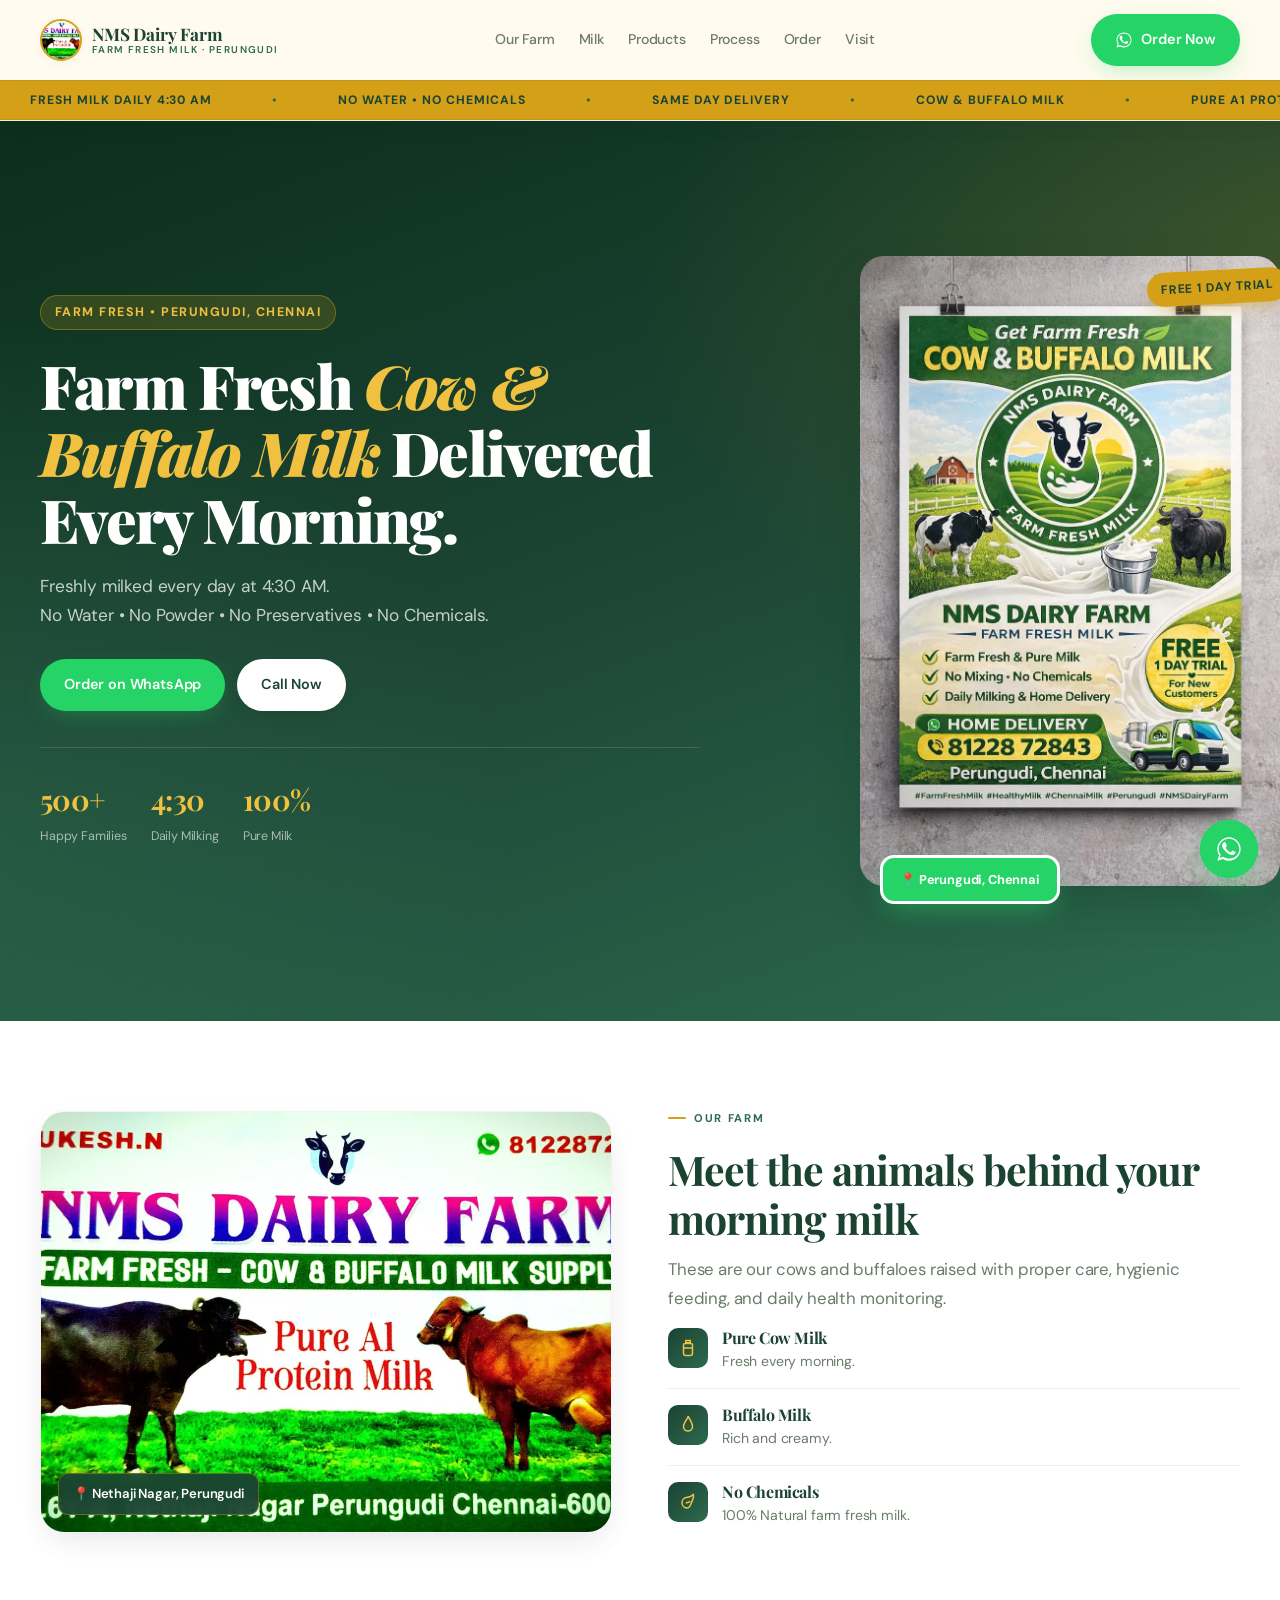
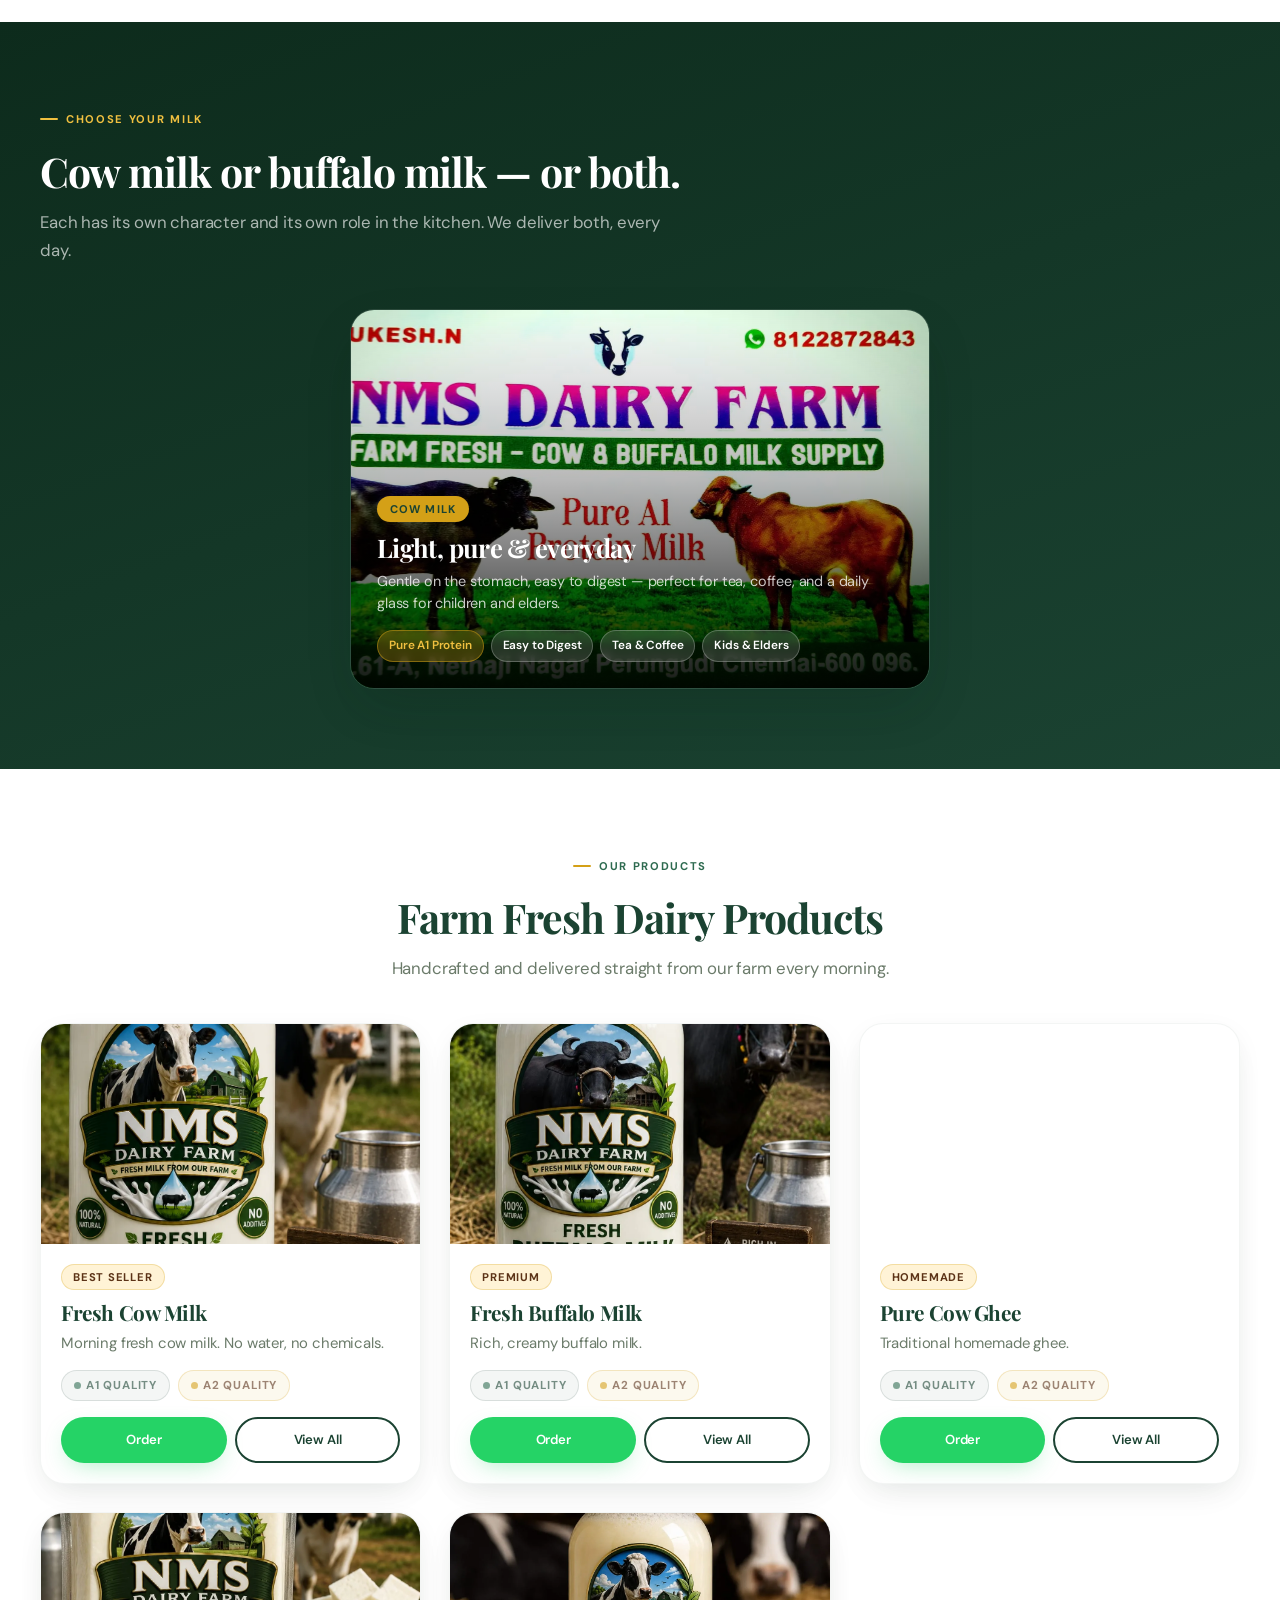
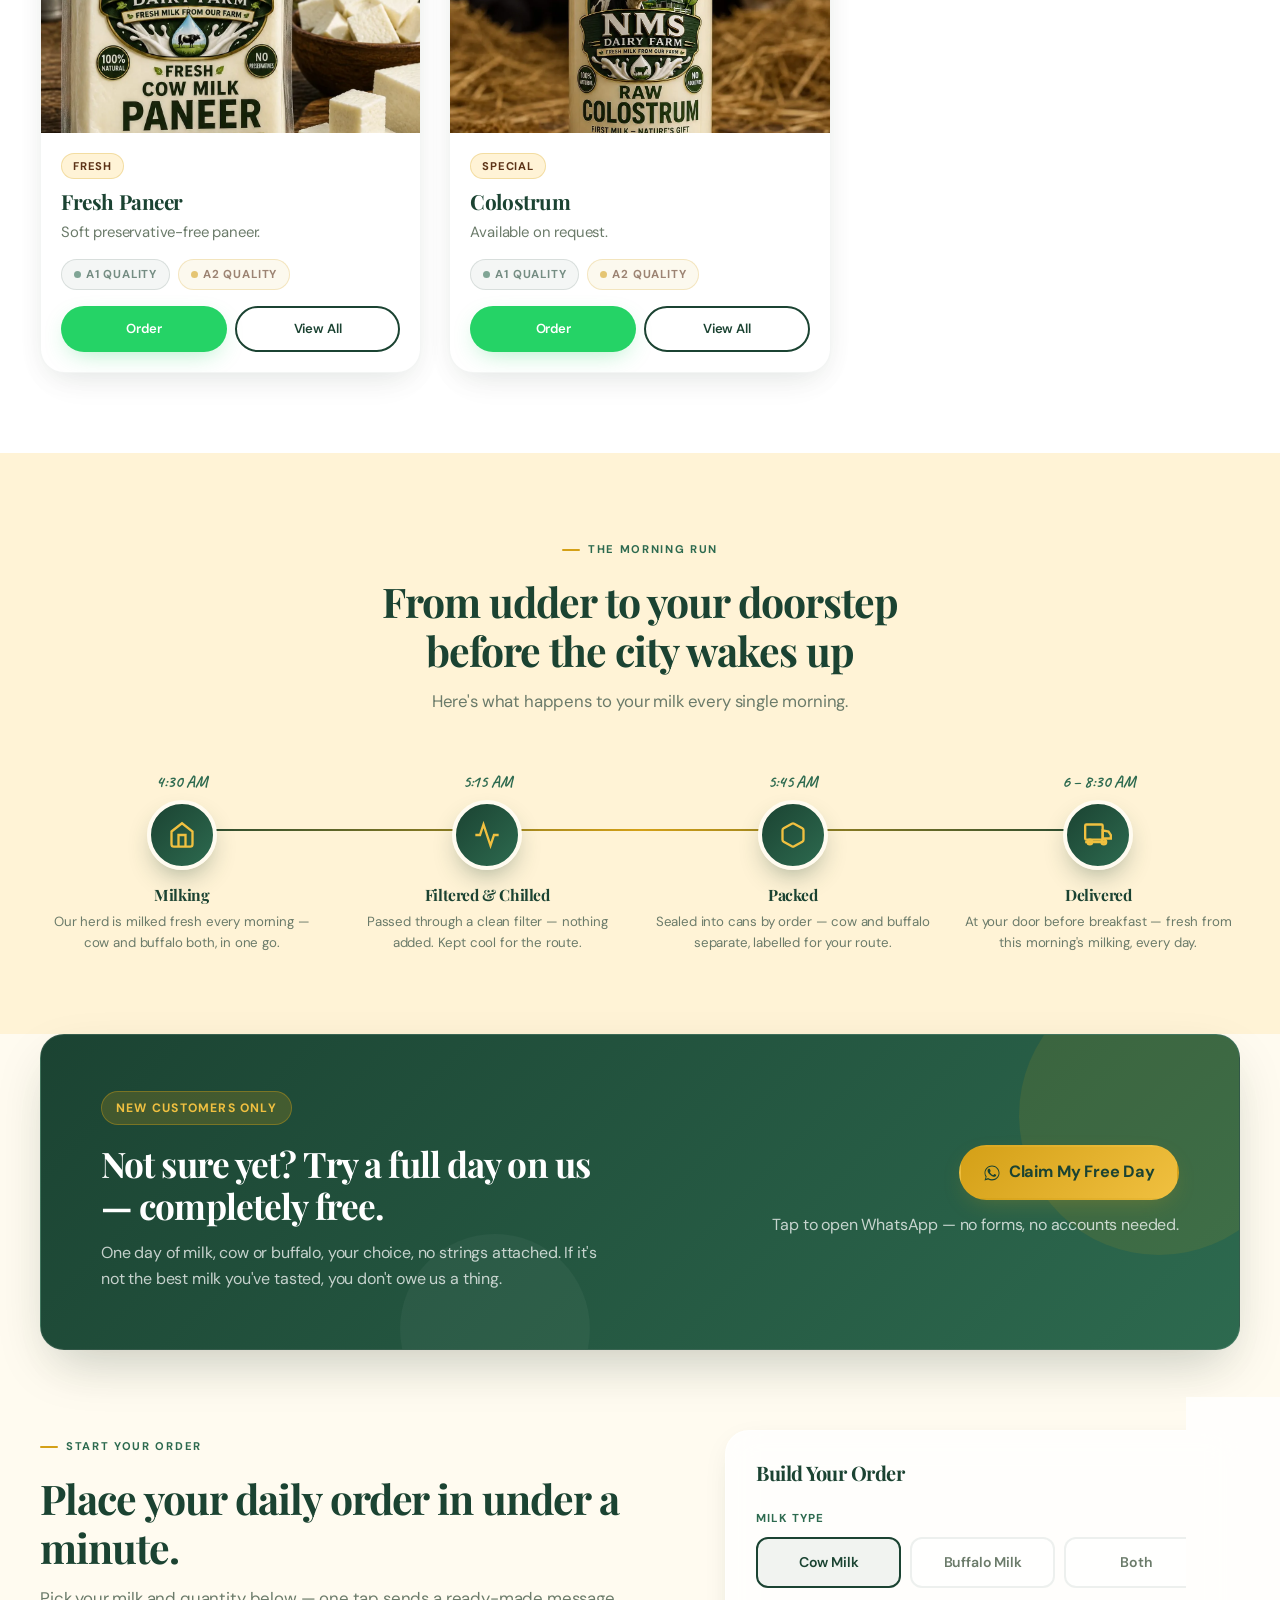
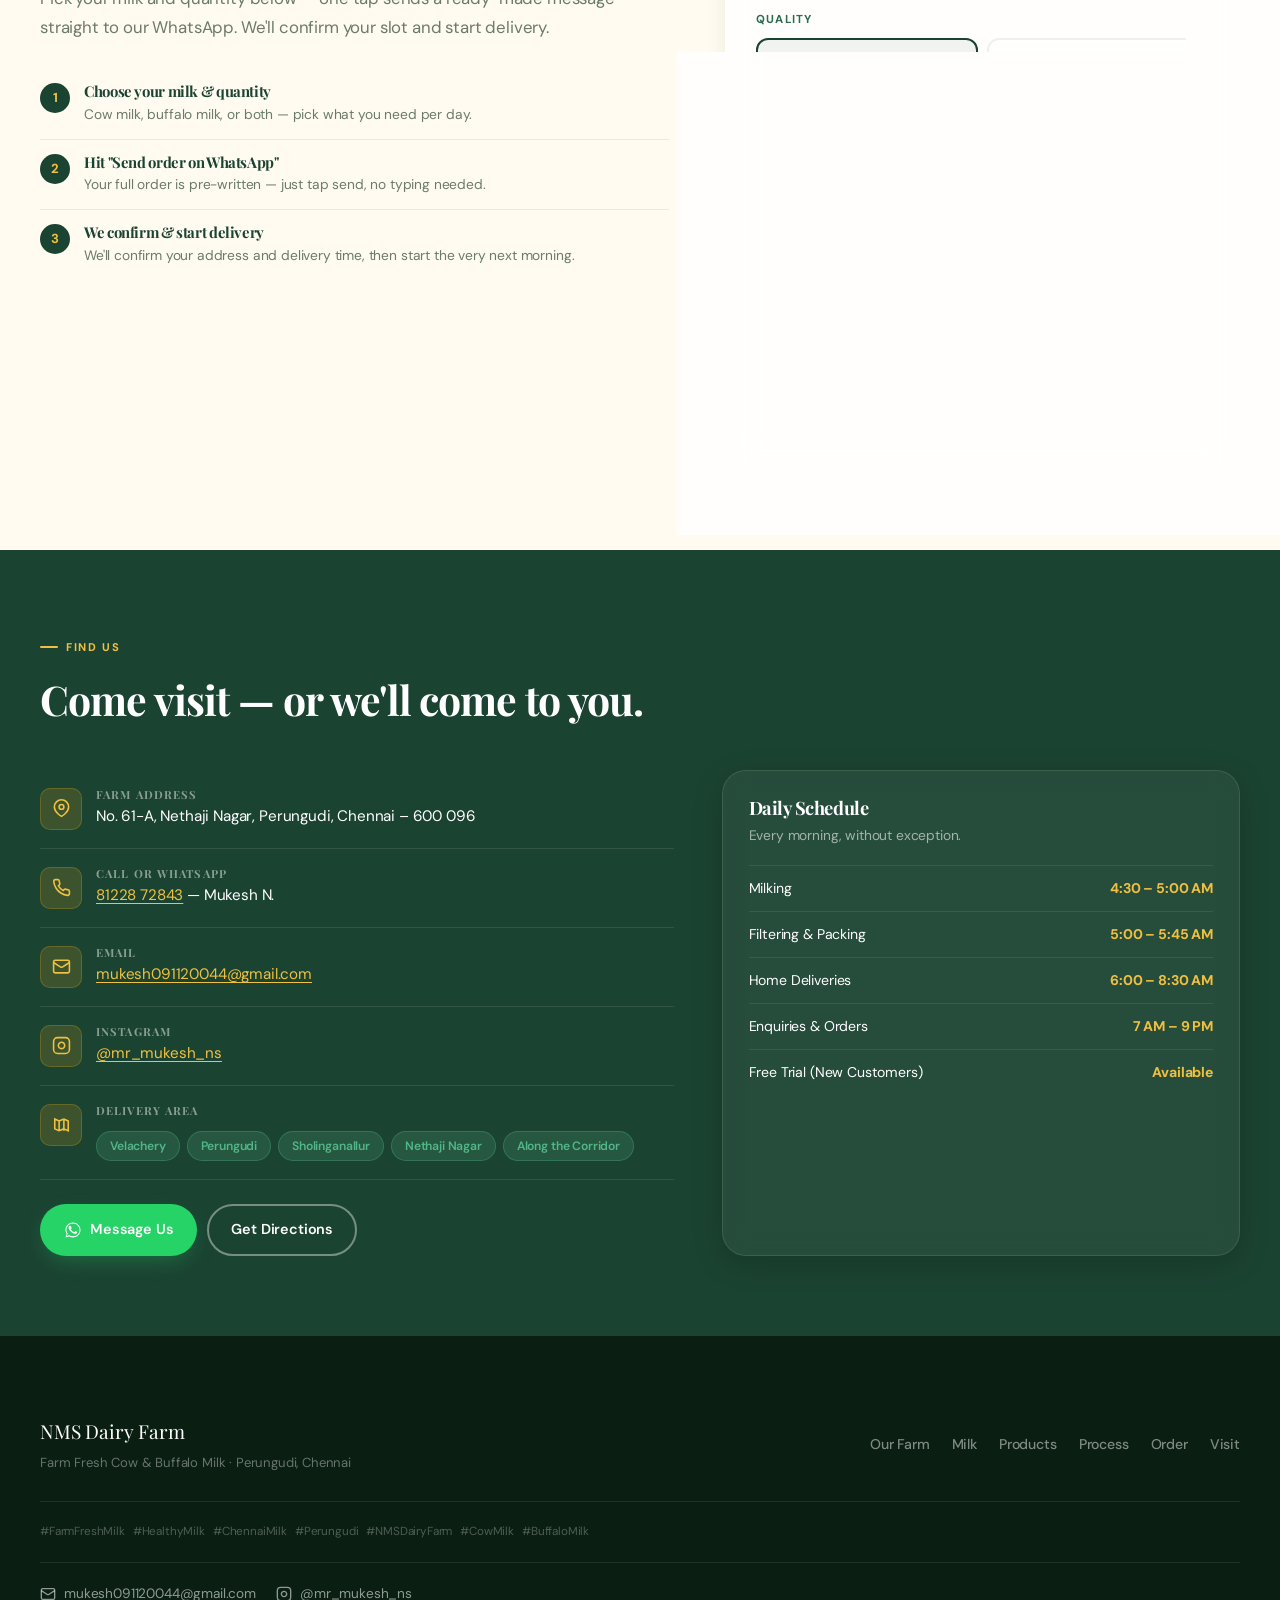
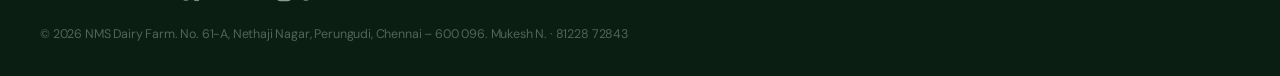
==== commit 1fc40a93: "Update index.html" ====
--- a/index.html
+++ b/index.html
@@ -2,7 +2,7 @@
 <html lang="en">
 
 <head>
-  <meta name="google-site-verification" content="FIwdEo8dIdttKMompDkvit5PTXpS1z3GjPGA3_YH7To" />
+  <meta name="google-site-verification" content="5WvgLYOJVA5ghkVAfGHVUs-qu5axarBlpJBwB7sqZuY" />
   <meta charset="UTF-8">
   <meta name="viewport" content="width=device-width, initial-scale=1.0">
   <title>NMS Dairy Farm | Farm Fresh Cow &amp; Buffalo Milk</title>
@@ -930,4 +930,4 @@
   </script>
 </body>
 
-</html>+</html>
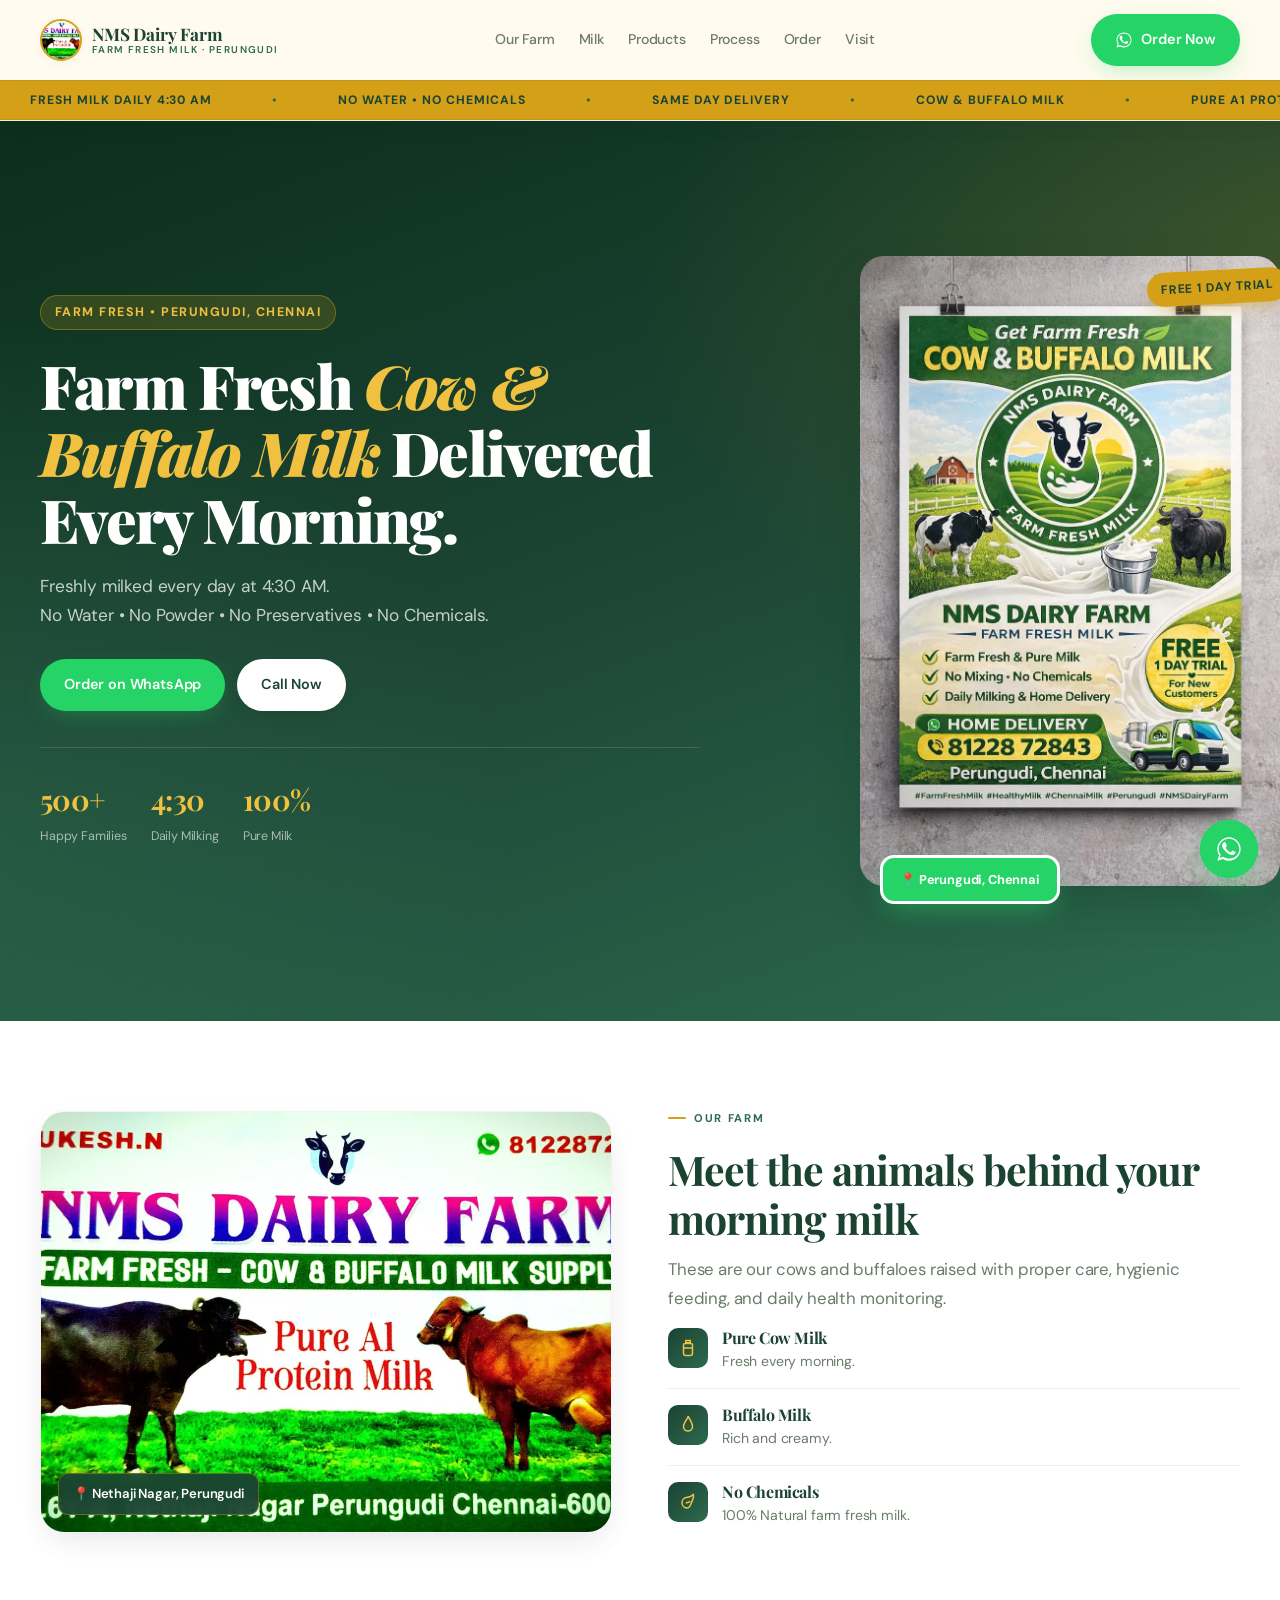
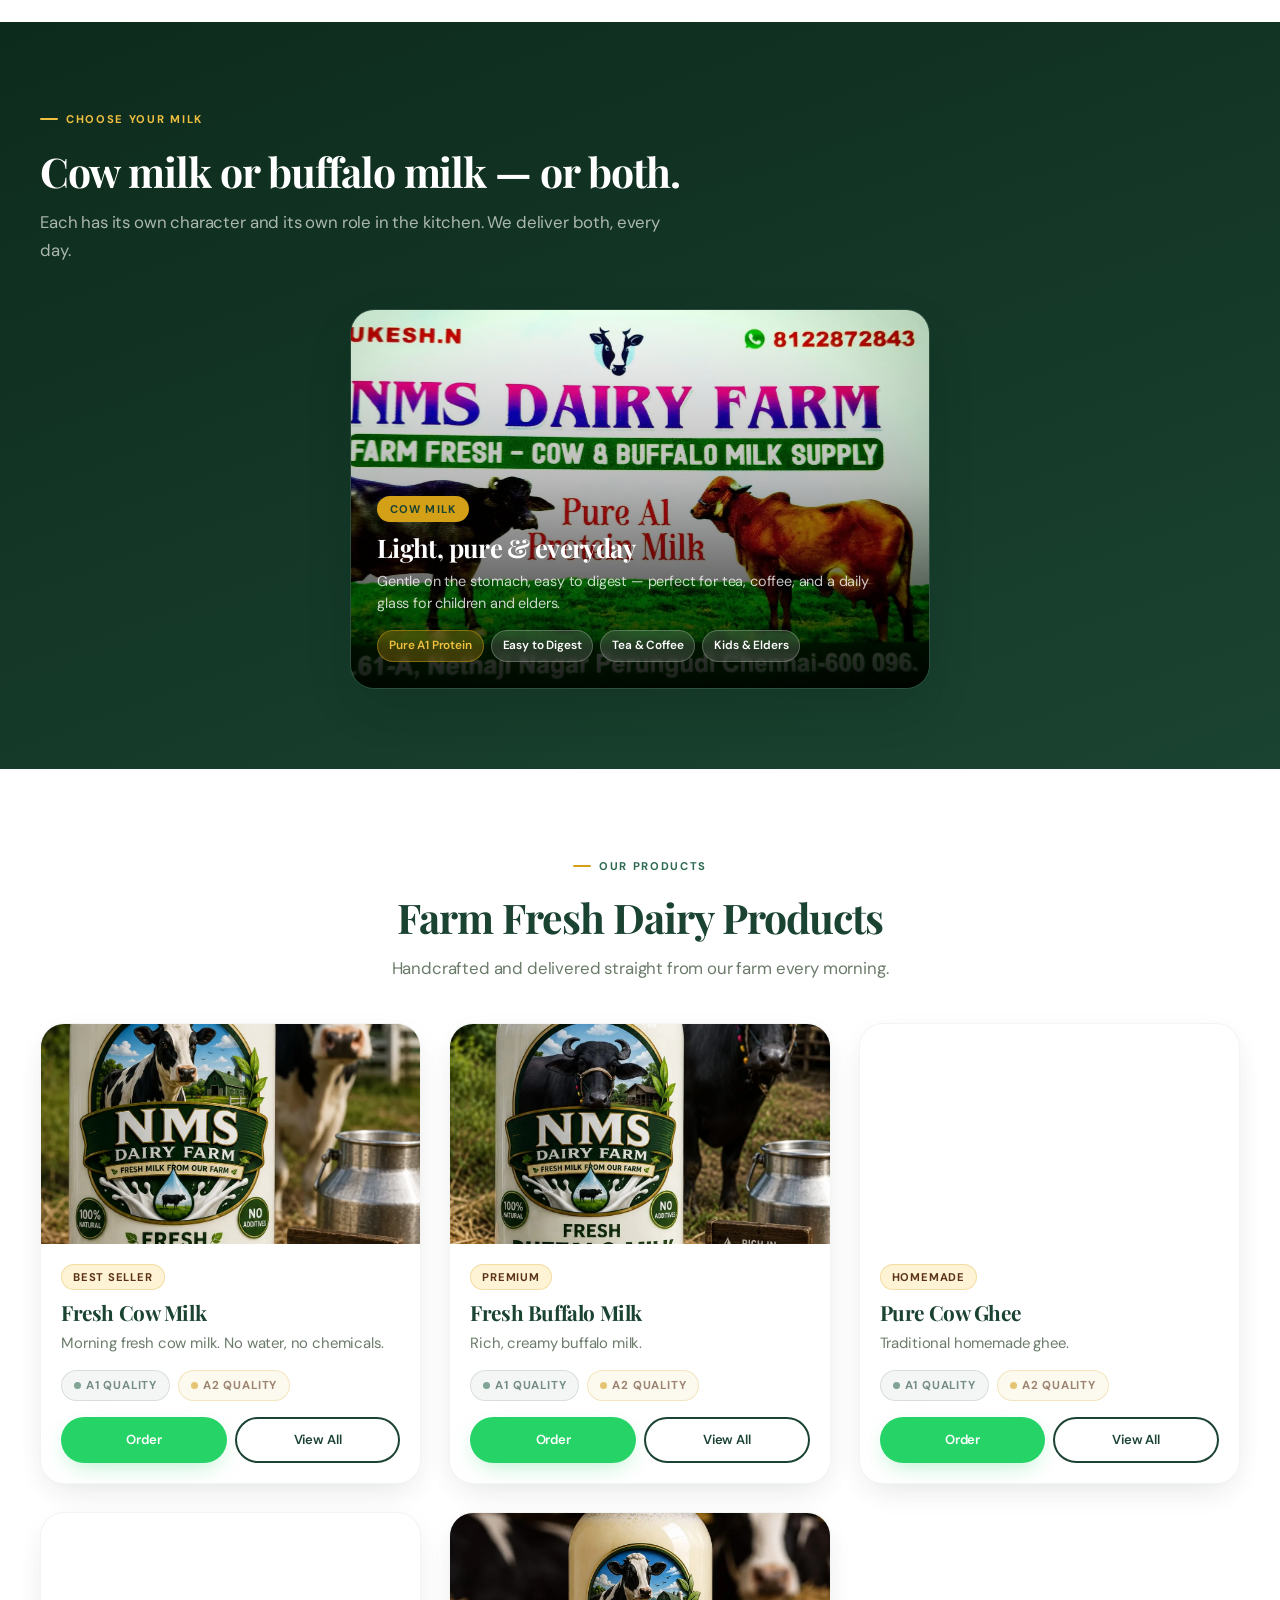
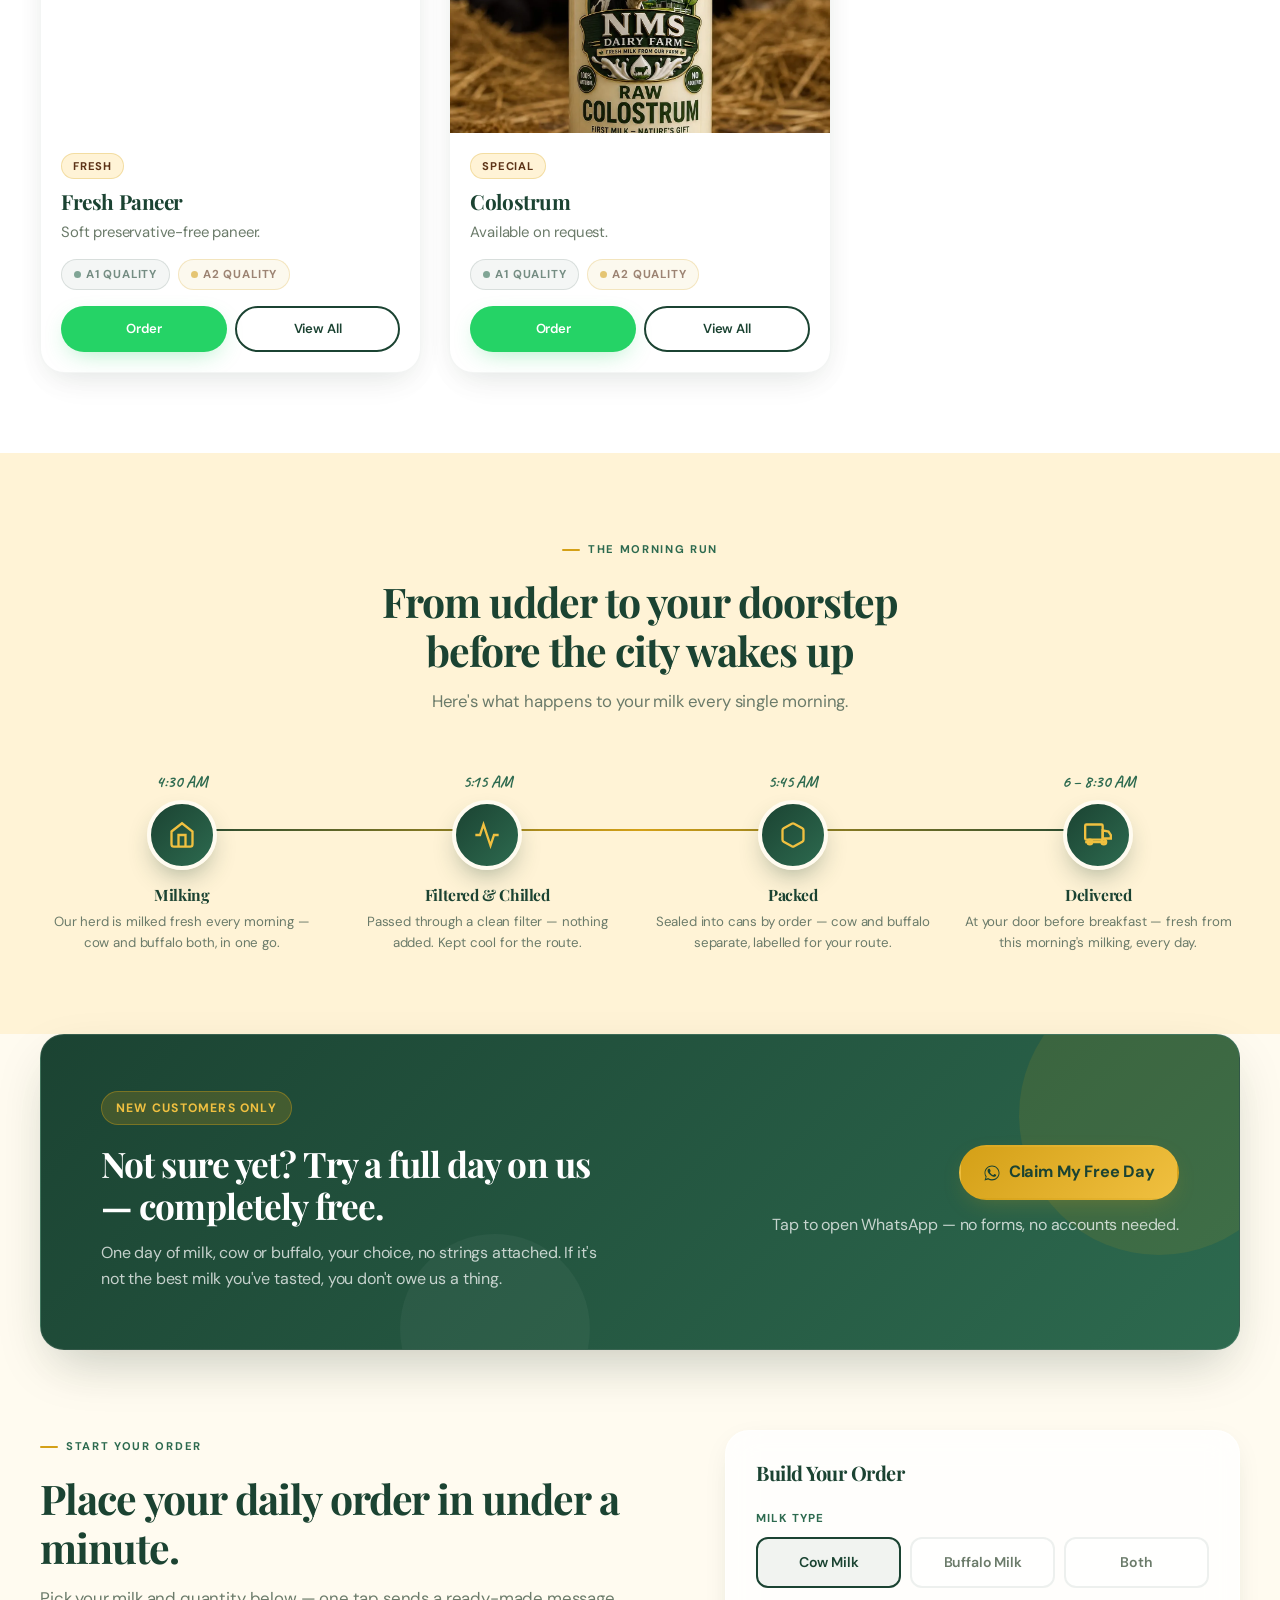
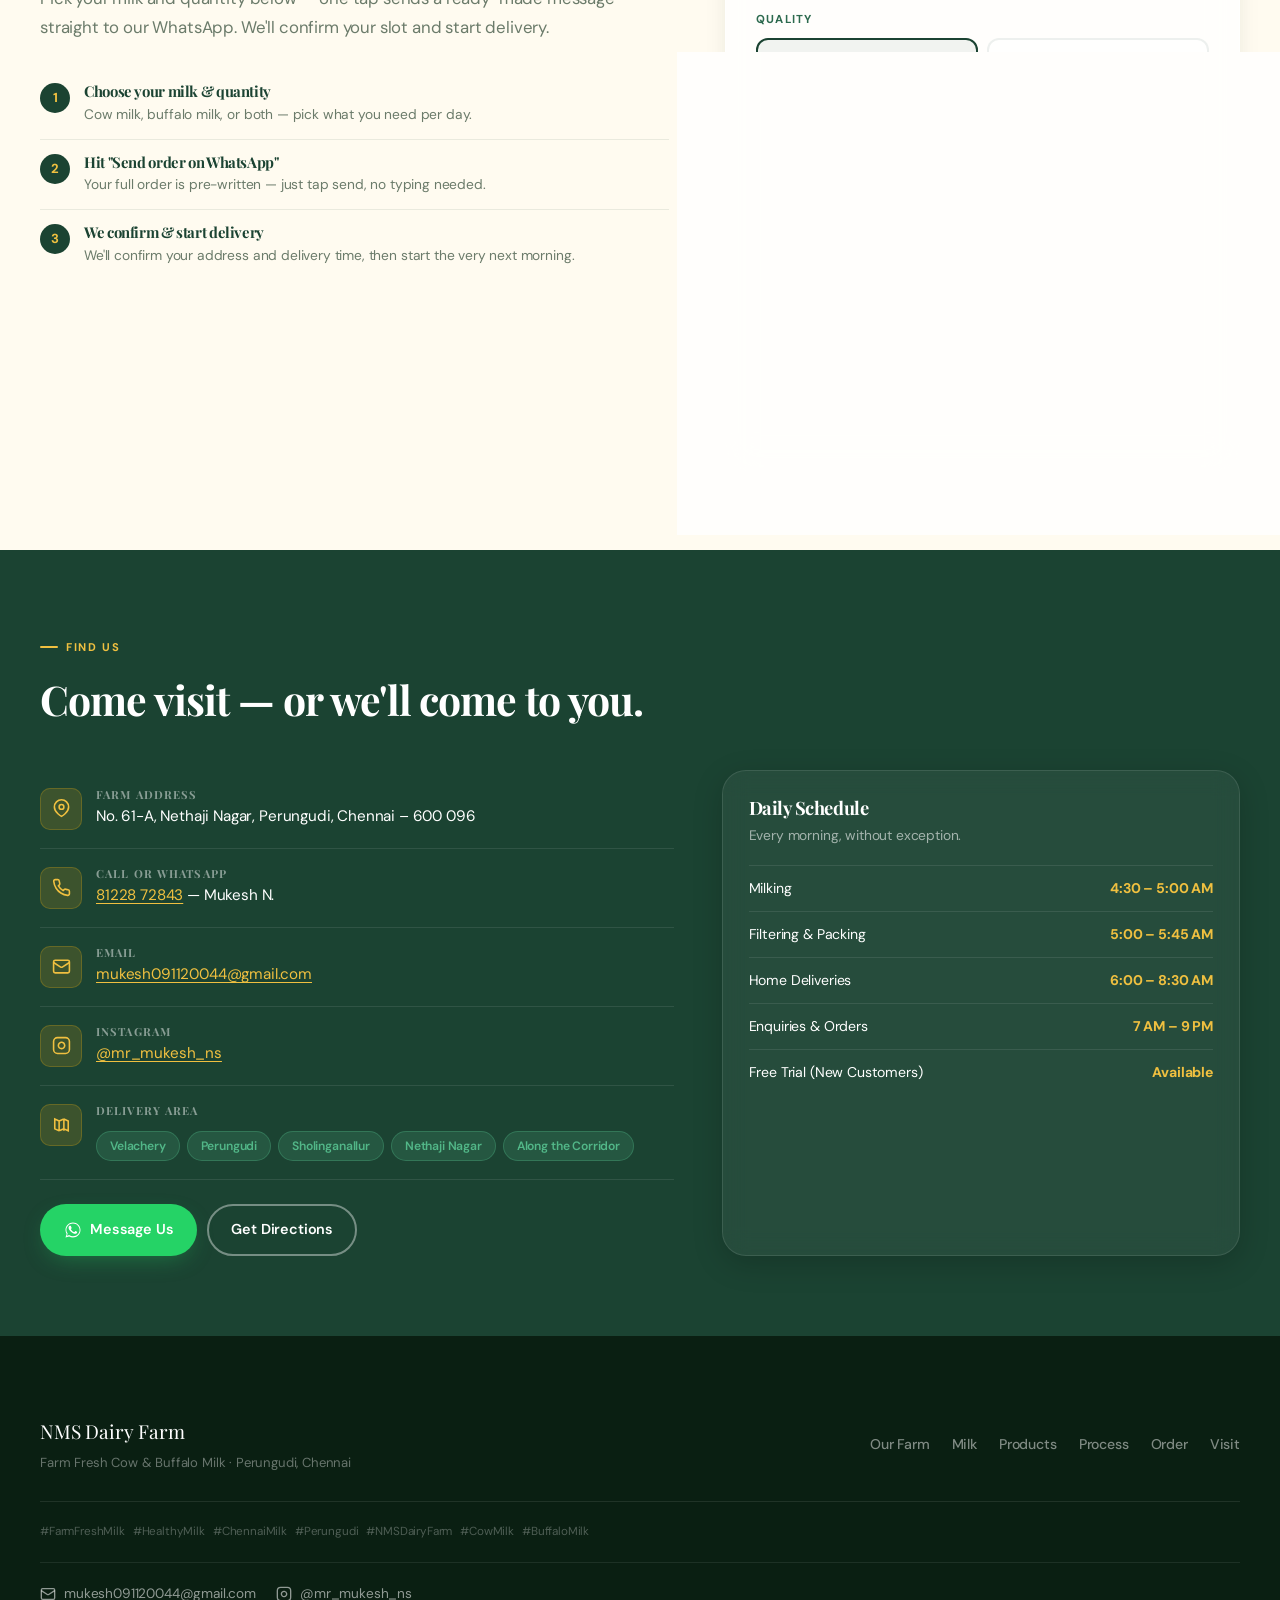
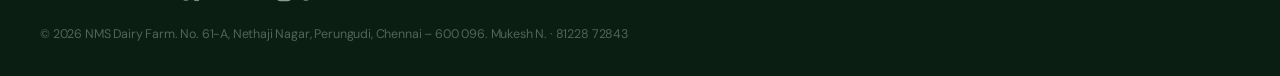
==== commit fff90cd7: "Fix formatting of google-site-verification meta tag" ====
--- a/index.html
+++ b/index.html
@@ -2,7 +2,7 @@
 <html lang="en">
 
 <head>
-  <meta name="google-site-verification" content="5WvgLYOJVA5ghkVAfGHVUs-qu5axarBlpJBwB7sqZuY" />
+ <meta name="google-site-verification" content="5WvgLYOJVA5ghkVAfGHVUs-qu5axarBlpJBwB7sqZuY" />
   <meta charset="UTF-8">
   <meta name="viewport" content="width=device-width, initial-scale=1.0">
   <title>NMS Dairy Farm | Farm Fresh Cow &amp; Buffalo Milk</title>
